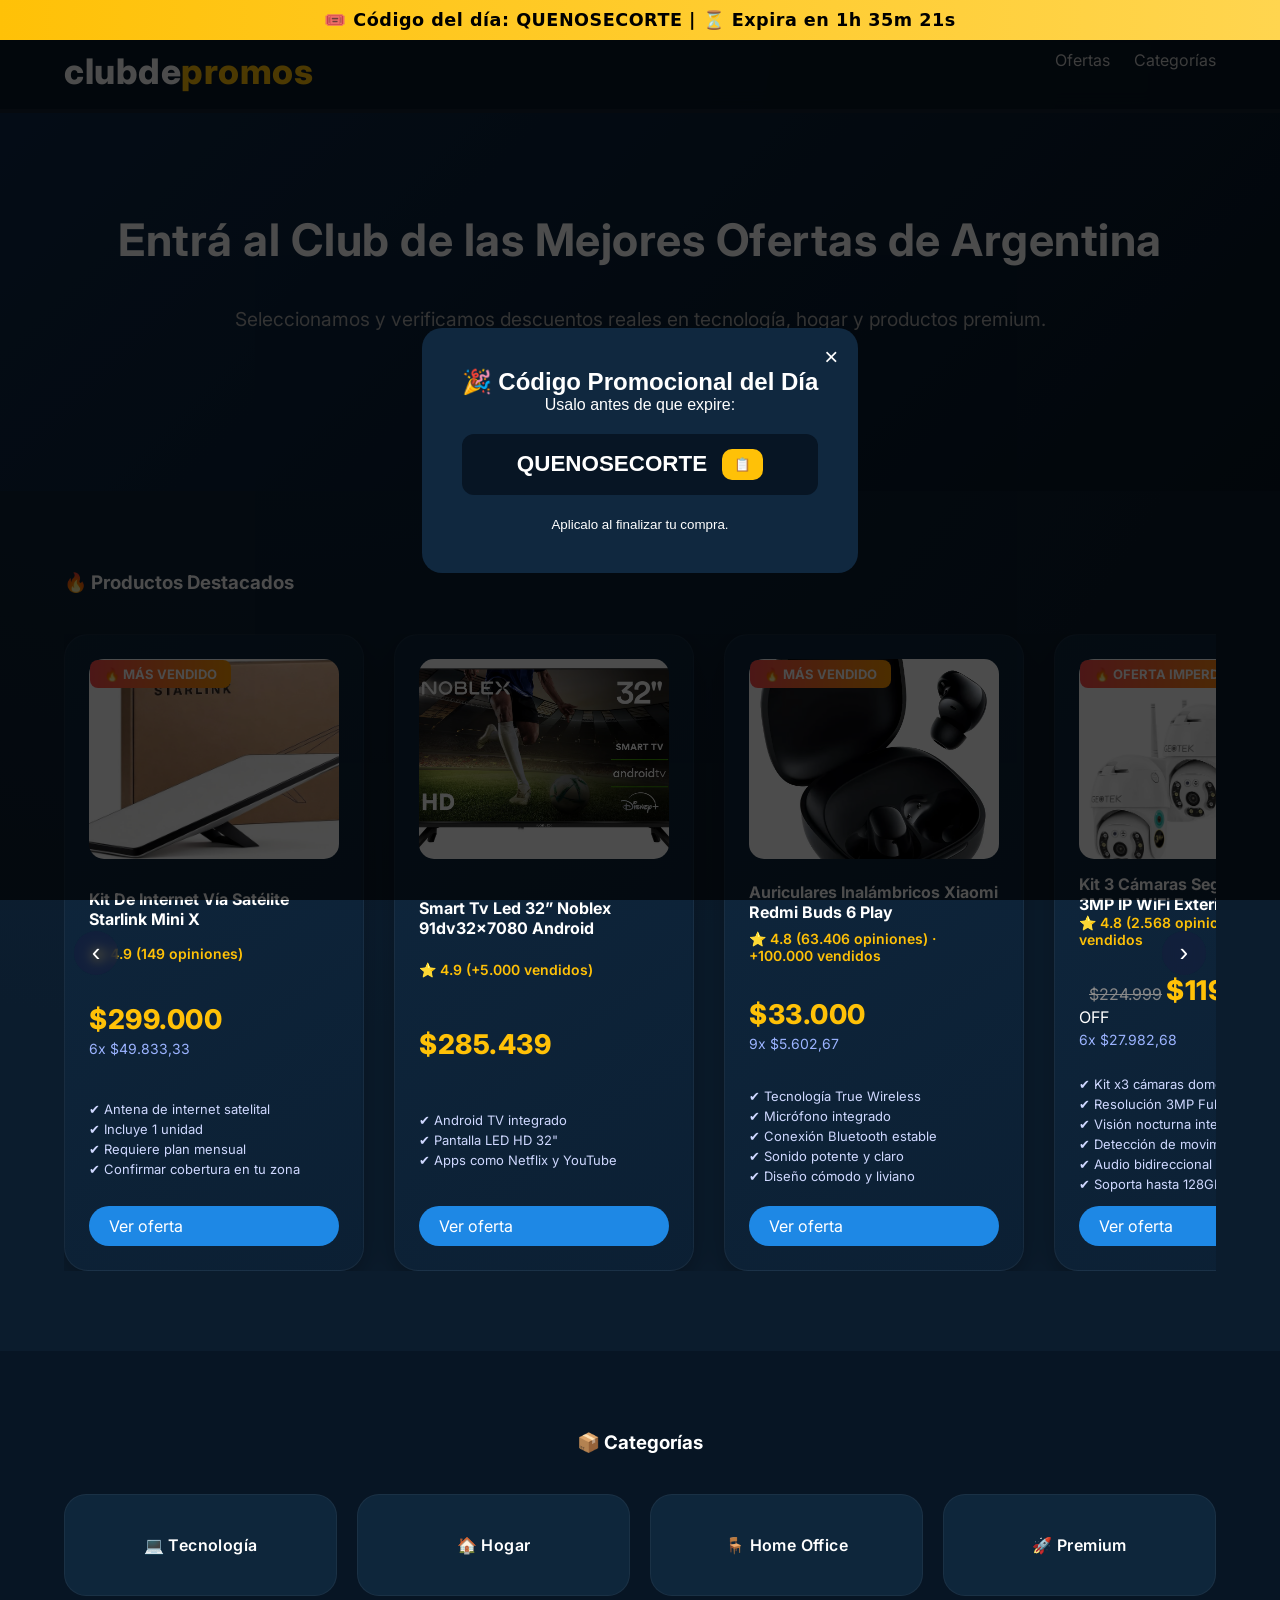
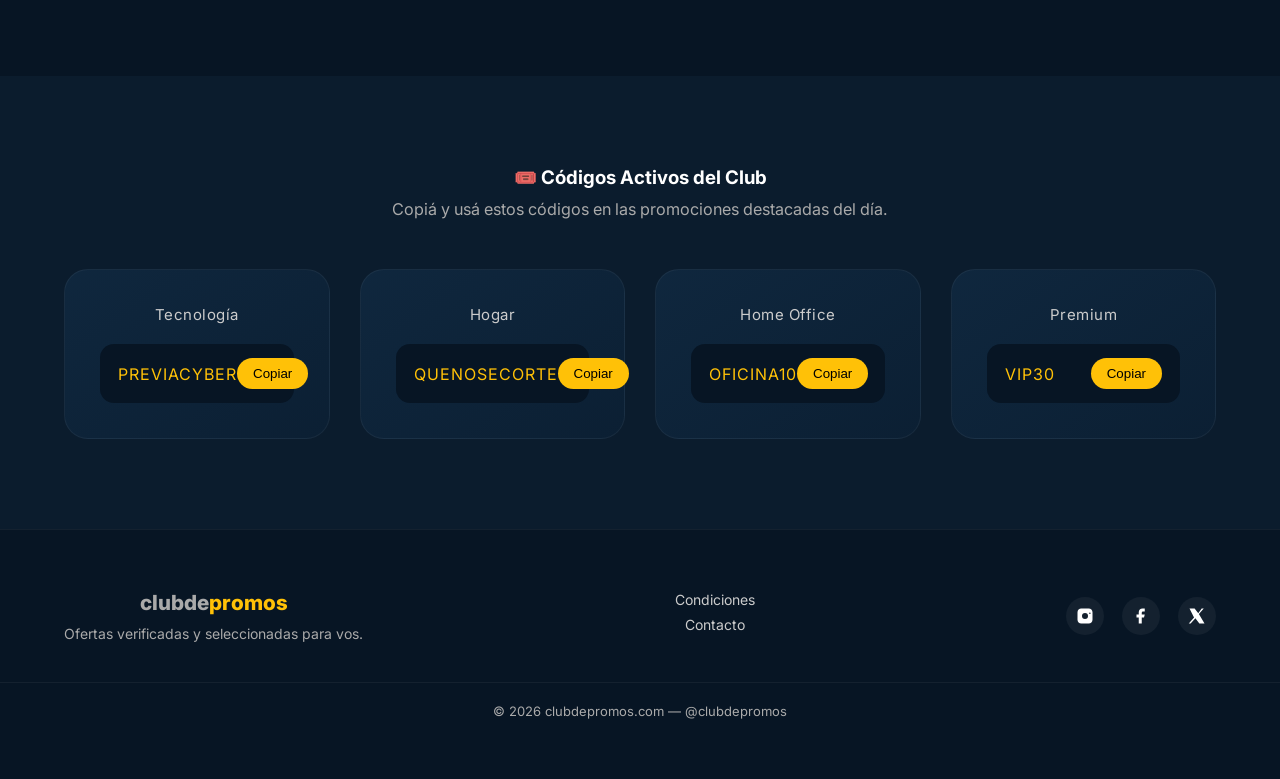
==== index.html @ b756574f "Set up Vercel Web Analytics integration # Vercel Web Analytics Implementation  ## Summary Successful" ====
<!DOCTYPE html>
<html lang="es">
<head>
  <meta charset="UTF-8">
  <meta name="viewport" content="width=device-width, initial-scale=1.0">
  <title>clubdepromos | Ofertas verificadas en Argentina</title>
  <meta name="description" content="Entrá al Club de las mejores ofertas verificadas de Argentina. Tecnología, hogar y productos premium con descuentos reales.">
  <link rel="stylesheet" href="styles.css">
  <link href="https://fonts.googleapis.com/css2?family=Inter:wght@400;600;700;800&display=swap" rel="stylesheet">
  <script>
    window.va = window.va || function () { (window.vaq = window.vaq || []).push(arguments); };
  </script>
  <script defer src="/_vercel/insights/script.js"></script>
</head>
<body>

<div id="promoModal" class="modal">
  <div class="modal-content">
    <span class="close" onclick="closeModal()">×</span>
    <h2>🎉 Código Promocional del Día</h2>
    <p>Usalo antes de que expire:</p>
    <div class="code-box">
      <span id="dailyCode"></span>
      <button onclick="copyCode()" class="copy-btn">📋</button>
    </div>
    <small>Aplicalo al finalizar tu compra.</small>
  </div>
</div>

<div class="sticky-bar">
  🎟️ Código del día: <strong id="stickyCode"></strong> |
  ⏳ Expira en <span id="countdown"></span>
</div>

<header>
  <div class="container nav">
    <h1 class="logo">clubde<span>promos</span></h1>
    <nav>
      <a href="#destacados">Ofertas</a>
      <a href="#categorias">Categorías</a>
    </nav>
  </div>
</header>

<section class="hero">
  <div class="container">
    <h2>Entrá al Club de las Mejores Ofertas de Argentina</h2>
    <p>Seleccionamos y verificamos descuentos reales en tecnología, hogar y productos premium.</p>
    <a href="destacados.html" class="btn-primary">Ver ofertas destacadas</a>
  </div>
</section>

<section id="destacados" class="products">
  <div class="container">
    <h3>🔥 Productos Destacados</h3>

    <div class="carousel">

      <button class="carousel-prev">‹</button>

      <div class="carousel-track">
        
        <div class="product-card square">
          <div class="discount-badge highlight">🔥 MÁS VENDIDO</div>
          <img src="img/starlink.jpg" alt="Kit De Internet Vía Satélite Starlink Mini X">
          <h4>Kit De Internet Vía Satélite Starlink Mini X</h4>
          <div class="rating">⭐ 4.9 (149 opiniones)</div>
          <div class="price">
            <span class="current">$299.000</span>
            <span class="installments">6x $49.833,33</span>
          </div>
          <ul class="product-info">
            <li>✔ Antena de internet satelital</li>
            <li>✔ Incluye 1 unidad</li>
            <li>✔ Requiere plan mensual</li>
            <li>✔ Confirmar cobertura en tu zona</li>
          </ul>
          <a href="https://meli.la/2wNsn3u" target="_blank" rel="noopener noreferrer" class="btn-secondary">
            Ver oferta
          </a>
        </div>

        <div class="product-card square">
          <img src="img/noblex-32.jpg" alt="Smart Tv Led 32 Noblex">
          <h4>Smart Tv Led 32” Noblex 91dv32x7080 Android</h4>
          <div class="rating">⭐ 4.9 (+5.000 vendidos)</div>
          <div class="price">
            <span class="current">$285.439</span>
          </div>
          <ul class="product-info">
            <li>✔ Android TV integrado</li>
            <li>✔ Pantalla LED HD 32"</li>
            <li>✔ Apps como Netflix y YouTube</li>
          </ul>
          <a href="https://meli.la/313HLxY" target="_blank" class="btn-secondary">Ver oferta</a>
        </div>

        <div class="product-card square">
            <div class="discount-badge highlight">🔥 MÁS VENDIDO</div>

            <img src="img/redmi-buds-6-play.jpg" alt="Auriculares Xiaomi Redmi Buds 6 Play">

            <h4>Auriculares Inalámbricos Xiaomi Redmi Buds 6 Play</h4>

            <div class="rating">⭐ 4.8 (63.406 opiniones) · +100.000 vendidos</div>

            <div class="price">
              <span class="current">$33.000</span>
              <span class="installments">9x $5.602,67</span>
            </div>

            <ul class="product-info">
              <li>✔ Tecnología True Wireless</li>
              <li>✔ Micrófono integrado</li>
              <li>✔ Conexión Bluetooth estable</li>
              <li>✔ Sonido potente y claro</li>
              <li>✔ Diseño cómodo y liviano</li>
            </ul>

            <a href="https://meli.la/2SHyFu1" target="_blank" class="btn-secondary">
              Ver oferta
            </a>
          </div>

        <div class="product-card square">
            <div class="discount-badge highlight">🔥 OFERTA IMPERDIBLE</div>
            <img src="img/kit-camaras-geotek.jpg" alt="Kit 3 Cámaras Seguridad Geotek 3MP IP WiFi">
            <h4>Kit 3 Cámaras Seguridad Geotek 3MP IP WiFi Exterior Full HD</h4>

            <div class="rating">⭐ 4.8 (2.568 opiniones) · +1.000 vendidos</div>

            <div class="price">
              <span class="old">$224.999</span>
              <span class="current">$119.499</span>
              <span class="discount">46% OFF</span>
              <span class="installments">6x $27.982,68</span>
            </div>

            <ul class="product-info">
              <li>✔ Kit x3 cámaras domo exterior</li>
              <li>✔ Resolución 3MP Full HD</li>
              <li>✔ Visión nocturna inteligente</li>
              <li>✔ Detección de movimiento</li>
              <li>✔ Audio bidireccional</li>
              <li>✔ Soporta hasta 128GB</li>
            </ul>

            <a href="https://meli.la/1yiB4tP" target="_blank" rel="noopener noreferrer" class="btn-secondary">
              Ver oferta
            </a>
          </div>

          <div class="product-card square">
            <img src="img/sansei-42.jpg" alt="Smart TV Sansei 42 pulgadas Android TV">
            
            <h4>Smart TV Sansei LED 42” Full HD Android TV</h4>
            
            <div class="rating">⭐ 4.7 (3.248 opiniones) · MÁS VENDIDO</div>

            <div class="price">
              <span class="old">$449.799</span>
              <span class="current">$345.999</span>
            </div>

            <ul class="product-info">
              <li>✔ Pantalla LED Full HD 42"</li>
              <li>✔ Android TV con apps como Netflix y YouTube</li>
              <li>✔ WiFi, Bluetooth y 3 puertos HDMI</li>
              <li>✔ Ideal para ver el Mundial ⚽</li>
            </ul>

            <a href="https://meli.la/2uyQnfw" target="_blank" class="btn-secondary">
              Ver oferta
            </a>
          </div>

        <div class="product-card square">
          <img src="img/sillaergonomica.jpg" alt="Silla Ergonomica Oficina">
          <h4>Silla De Oficina Ergonómica Circle-Line Mesh Negra</h4>
          <div class="rating">⭐ 4.4 (+1.000 vendidos)</div>
          <div class="price">
            <span class="current">$55.096</span>
          </div>
          <ul class="product-info">
            <li>✔ Respaldo con malla transpirable</li>
            <li>✔ Altura regulable</li>
            <li>✔ Ideal home office</li>
          </ul>
          <a href="https://meli.la/1xzhy42" target="_blank" class="btn-secondary">Ver oferta</a>
        </div>

        <div class="product-card square">
            <div class="discount-badge highlight">🔥 OFERTA DEL DÍA</div>

            <img src="img/freidora-philco.jpg" alt="Freidora De Aire Philco FR256PH 6L">

            <h4>Freidora De Aire Philco FR256PH 6L 1700W 12 Programas</h4>

            <div class="rating">⭐ 4.6 (4.270 opiniones) · +4.000 vendidos</div>

            <div class="price">
              <span class="old">$144.299</span>
              <span class="current">$76.899</span>
              <span class="discount">46% OFF</span>
              <span class="installments">6x $18.007,18</span>
            </div>

            <ul class="product-info">
              <li>✔ 6 litros de capacidad</li>
              <li>✔ 1700W de potencia</li>
              <li>✔ 12 programas de cocción</li>
              <li>✔ Superficie antiadherente</li>
              <li>✔ Ideal para cocinar sin aceite</li>
            </ul>

            <a href="https://meli.la/1fiW6Tx" target="_blank" class="btn-secondary">
              Ver oferta
            </a>
          </div>

        <div class="product-card square">
            <div class="discount-badge highlight">🔥 OFERTA DEL DÍA</div>
            <img src="img/hidrolavadora-trent.jpg" alt="Hidrolavadora Eléctrica Trent HLT307 1400W">

            <h4>Hidrolavadora Eléctrica Trent HLT307 1400W 1600 PSI</h4>

            <div class="rating">⭐ 4.8 (13.140 opiniones) · +50.000 vendidos</div>

            <div class="price">
              <span class="old">$195.500</span>
              <span class="current">$93.500</span>
              <span class="discount">52% OFF</span>
              <span class="installments">6x $21.894,58</span>
            </div>

            <ul class="product-info">
              <li>✔ Potencia 1400W · 1600 PSI (110 Bar)</li>
              <li>✔ Manguera 3 metros incluida</li>
              <li>✔ Dosificador de detergente</li>
              <li>✔ Apagado automático</li>
              <li>✔ Protector térmico integrado</li>
              <li>✔ Ruedas para fácil transporte</li>
            </ul>

            <a href="https://meli.la/2mpb6rG" target="_blank" rel="noopener noreferrer" class="btn-secondary">
              Ver oferta
            </a>
          </div>

        <div class="product-card square">
          <img src="img/kindle.jpg" alt="Amazon Kindle E-reader 2024">
          <h4>Amazon Kindle 2024 11th Gen 16GB</h4>
          <div class="rating">⭐ 4.9 (+10.000 vendidos)</div>
          <div class="price">
            <span class="current">$176.016</span>
          </div>
          <ul class="product-info">
            <li>✔ Pantalla 6” antirreflejo</li>
            <li>✔ 16GB almacenamiento</li>
            <li>✔ Batería de larga duración</li>
          </ul>
          <a href="https://meli.la/2i8GhdM" target="_blank" class="btn-secondary">Ver oferta</a>
        </div>

      </div>

      <button class="carousel-next">›</button>

    </div>

  </div>
</section>

<section id="categorias" class="categories">
  <div class="container">
    <h3>📦 Categorías</h3>

    <div class="category-grid">

      <a href="tecnologia.html" class="category-card">
        💻 Tecnología
      </a>

      <a href="hogar.html" class="category-card">
        🏠 Hogar
      </a>

      <a href="homeoffice.html" class="category-card">
        🪑 Home Office
      </a>

      <a href="premium.html" class="category-card">
        🚀 Premium
      </a>

    </div>

  </div>
</section>

<section class="codes-section">
  <div class="container">
    <h3>🎟️ Códigos Activos del Club</h3>
    <p class="codes-sub">
      Copiá y usá estos códigos en las promociones destacadas del día.
    </p>

    <div class="codes-grid">

      <div class="code-card">
        <div class="code-title">Tecnología</div>
        <div class="code-box-alt">
          <span>PREVIACYBER</span>
          <button onclick="copyCustomCode(this)" class="copy-btn-alt">Copiar</button>
        </div>
      </div>

      <div class="code-card">
        <div class="code-title">Hogar</div>
        <div class="code-box-alt">
          <span>QUENOSECORTE</span>
          <button onclick="copyCustomCode(this)" class="copy-btn-alt">Copiar</button>
        </div>
      </div>

      <div class="code-card">
        <div class="code-title">Home Office</div>
        <div class="code-box-alt">
          <span>OFICINA10</span>
          <button onclick="copyCustomCode(this)" class="copy-btn-alt">Copiar</button>
        </div>
      </div>

      <div class="code-card">
        <div class="code-title">Premium</div>
        <div class="code-box-alt">
          <span>VIP30</span>
          <button onclick="copyCustomCode(this)" class="copy-btn-alt">Copiar</button>
        </div>
      </div>

    </div>
  </div>
</section>

<footer>
  <div class="container footer-wrapper">

    <div class="footer-brand">
      <h4 class="footer-logo">clubde<span>promos</span></h4>
      <p class="footer-tagline">
        Ofertas verificadas y seleccionadas para vos.
      </p>
    </div>

    <div class="footer-links">
      <a href="condiciones.html">Condiciones</a>
      <a href="#">Contacto</a>
    </div>

    <div class="footer-social">
      <a href="https://instagram.com/clubdepromos.ok" target="_blank" aria-label="Instagram">
        <svg viewBox="0 0 24 24" fill="currentColor">
          <path d="M7 2C4.24 2 2 4.24 2 7v10c0 2.76 2.24 5 5 5h10c2.76 0 5-2.24 5-5V7c0-2.76-2.24-5-5-5H7zm5 6a4 4 0 110 8 4 4 0 010-8zm6.5-.75a1 1 0 110 2 1 1 0 010-2z"/>
        </svg>
      </a>

      <a href="https://www.facebook.com/profile.php?id=61585789889664" target="_blank" aria-label="Facebook">
        <svg viewBox="0 0 24 24" fill="currentColor">
          <path d="M13 22v-8h3l1-4h-4V8c0-1.1.3-2 2-2h2V2h-3c-3 0-5 2-5 5v3H6v4h3v8h4z"/>
        </svg>
      </a>

      <a href="https://x.com/clubdepromos" target="_blank" aria-label="X">
        <svg viewBox="0 0 24 24" fill="currentColor">
          <path d="M18.244 2H21l-6.5 7.43L22 22h-6.828l-5.345-7.054L3.5 22H1l7.06-8.074L2 2h6.828l4.834 6.396L18.244 2z"/>
        </svg>
      </a>
    </div>

  </div>

  <div class="footer-bottom">
    © 2026 clubdepromos.com — @clubdepromos
  </div>
</footer>

<script src="script.js"></script>
</body>
</html>
---- styles.css ----
:root {
  --bg-main: #0B1C2D;
  --bg-secondary: #071524;
  --card-bg: #10283F;
  --card-hover: #133456;
  --accent: #FFC107;
  --accent-hover: #ffb300;
  --blue: #1E88E5;
  --blue-hover: #1565C0;
  --text-light: #ffffff;
  --text-muted: #aaa;
  --text-soft: #ccc;
}

* {
  margin: 0;
  padding: 0;
  box-sizing: border-box;
}

body {
  font-family: 'Inter', sans-serif;
  background: radial-gradient(
      circle at 20% 0%, 
      #0f2740 0%, 
      var(--bg-main) 40%
    ),
    var(--bg-main);
  color: var(--text-light);
  padding-top: 45px;
  -webkit-font-smoothing: antialiased;
}

.container {
  width: 90%;
  max-width: 1200px;
  margin: auto;
}

header {
  background: rgba(7, 21, 36, 0.8);
  margin-top: -2.4vh;
  backdrop-filter: blur(10px);
  height: 10vh;
  border-bottom: 4px solid rgba(255,255,255,0.05);
}

.nav {
  display: flex;
  justify-content: space-between;
  align-items: center;
}

.logo {
  font-weight: 800;
  font-size: 2.2rem;
  letter-spacing: 0.5px;
  margin-bottom: 4px;
  margin-top: 3vh;
}

.logo span {
  color: var(--accent);
}

nav a {
  color: var(--text-soft);
  margin-left: 20px;
  text-decoration: none;
  transition: 0.3s;
}

nav a:hover {
  color: var(--accent);
}

.hero {
  padding: 100px 0;
  text-align: center;
  background: linear-gradient(135deg, #0D2A4A, var(--bg-secondary));
}

.hero h2 {
  font-size: 2.8rem;
  margin-bottom: 40px;
  letter-spacing: 0.5px;
}

.hero p {
  color: var(--text-muted);
  margin-top: 20px;
  font-size: 1.2rem;
  margin-bottom: 40px;
}

.h3 {
  font-size: 2.5rem;
  font-weight: 1400;
  color: var(--text-soft);
  margin-bottom: 20px;
}

.btn-primary {
  background: var(--accent);
  color: #000;
  padding: 15px 34px;
  border-radius: 40px;
  margin-top: 20px;
  text-decoration: none;
  font-weight: 700;
  letter-spacing: 0.6px;
  transition: all 0.3s ease;
  box-shadow: 0 10px 25px rgba(255,193,7,0.25);
}

.btn-primary:hover {
  background: var(--accent-hover);
  transform: translateY(-3px);
  box-shadow: 0 15px 35px rgba(255,193,7,0.35);
}

.products {
  padding: 80px 0;
}

.product-card {
  background: linear-gradient(
    145deg,
    rgba(16,40,63,0.95),
    rgba(12,32,52,0.95)
  );
  border-radius: 24px;
  position: relative;
  overflow: hidden;
  padding: 24px;
  min-width: 280px;
  width: 300px;
  flex: 0 0 300px;
  display: flex;
  flex-direction: column;
  justify-content: space-between;
  border: 1px solid rgba(255,255,255,0.05);
  box-shadow: 0 10px 30px rgba(0,0,0,0.35);
  transition: all 0.35s ease;
}

.product-card:hover {
  transform: translateY(-8px);
  border: 1px solid rgba(255,193,7,0.3);
  box-shadow:
    0 20px 50px rgba(0,0,0,0.5),
    0 0 40px rgba(255,193,7,0.08);
}

.product-card::after {
  content: "";
  position: absolute;
  inset: 0;
  background: radial-gradient(circle at top left, rgba(255,255,255,0.08), transparent 60%);
  opacity: 0;
  transition: opacity 0.4s ease;
  pointer-events: none;
}

.product-card:hover::after {
  opacity: 1;
}

.product-card img {
  width: 100%;
  height: 200px;
  object-fit: cover;
  border-radius: 15px;
  margin-bottom: 15px;
  transition: transform 0.4s ease;
}

.product-card:hover img {
  transform: scale(1.05);
}

.discount-badge {
  position: absolute;
  top: 15px;
  left: 25px;
  background: var(--accent);
  color: #000;
  padding: 6px 14px;
  font-weight: bold;
  border-radius: 8px;
  font-size: 13px;
  margin-top: 10px;
  z-index: 2;
}

.highlight {
  background: linear-gradient(90deg, #ff4d4d, #ff9900);
  color: white;
}

.price {
  margin: 18px 0;
}

.current {
  font-size: 1.7rem;
  font-weight: 800;
  color: var(--accent);
  letter-spacing: 0.5px;
}

.old {
  text-decoration: line-through;
  margin-left: 10px;
  color: #888;
}

.installments {
  display: block;
  font-size: 14px;
  color: #9bb3ff;
  margin-top: 4px;
}

.btn-secondary {
  display: inline-block;
  padding: 10px 20px;
  background: var(--blue);
  color: white;
  border-radius: 25px;
  text-decoration: none;
  transition: 0.3s;
}

.btn-secondary:hover {
  background: var(--blue-hover);
}

.categories {
  padding: 80px 0;
  text-align: center;
  background: var(--bg-secondary);
}

.category-grid {
  display: grid;
  grid-template-columns: repeat(auto-fit, minmax(200px, 1fr));
  gap: 20px;
  margin-top: 40px;
}

.category-card {
  display: block;
  background: rgba(16,40,63,0.9);
  padding: 40px;
  border-radius: 22px;
  text-align: center;
  text-decoration: none;
  color: white;
  font-weight: 600;
  letter-spacing: 0.4px;
  border: 1px solid rgba(255,255,255,0.05);
  transition: all 0.3s ease;
}

.category-card:hover {
  transform: translateY(-6px);
  border: 1px solid rgba(255,193,7,0.4);
  box-shadow: 0 20px 40px rgba(0,0,0,0.5);
}

footer {
  background: var(--bg-secondary);
  padding: 40px 0;
  font-size: 0.9rem;
  text-align: center;
  color: var(--text-muted);
}

.modal {
  display: none;
  position: fixed;
  inset: 0;
  background: rgba(0,0,0,0.7);
  justify-content: center;
  align-items: center;
  z-index: 999;
}

.modal.active {
  display: flex;
}

.modal-content {
  background: var(--card-bg);
  padding: 40px;
  border-radius: 20px;
  text-align: center;
  max-width: 500px;
  position: relative;
  font-family: 'Lucida Sans', 'Lucida Sans Regular', 'Lucida Grande', 'Lucida Sans Unicode', Geneva, Verdana, sans-serif;
  animation: fadeIn 0.4s ease;
}

.close {
  position: absolute;
  top: 15px;
  right: 20px;
  cursor: pointer;
  font-size: 1.5rem;
}

.code-box {
  display: flex;
  justify-content: center;
  align-items: center;
  background: var(--bg-secondary);
  padding: 15px;
  border-radius: 12px;
  margin: 20px 0;
  font-size: 1.4rem;
  font-weight: bold;
}

.copy-btn {
  margin-left: 15px;
  background: var(--accent);
  border: none;
  padding: 8px 12px;
  border-radius: 10px;
  cursor: pointer;
  transition: 0.3s;
}

.copy-btn:hover {
  transform: scale(1.1);
}

@keyframes fadeIn {
  from { opacity: 0; transform: scale(0.9); }
  to { opacity: 1; transform: scale(1); }
}

.sticky-bar {
  position: fixed;
  top: 0;
  width: 100%;
  background: linear-gradient(90deg, var(--accent), #ffd54f);
  color: #000;
  text-align: center;
  padding: 10px;
  font-weight: 700;
  font-size: 1.1rem;
  font-family: system-ui, -apple-system, BlinkMacSystemFont, 'Segoe UI', Roboto, Oxygen, Ubuntu, Cantarell, 'Open Sans', 'Helvetica Neue', sans-serif;
  z-index: 1000;
  letter-spacing: 0.5px;
}

.carousel {
  position: relative;
  overflow: hidden;
  margin-top: 40px;
}

.carousel-track {
  display: flex;
  gap: 30px;
  transition: transform 0.7s cubic-bezier(0.4, 0, 0.2, 1);
  will-change: transform;
}

.carousel-prev,
.carousel-next {
  position: absolute;
  top: 50%;
  transform: translateY(-50%);
  background: rgba(20, 30, 60, 0.7);
  border: none;
  color: white;
  font-size: 26px;
  width: 44px;
  height: 44px;
  border-radius: 50%;
  cursor: pointer;
  backdrop-filter: blur(6px);
  transition: 0.3s ease;
  z-index: 10;
}

.carousel-prev:hover,
.carousel-next:hover {
  background: var(--accent);
  color: #000;
}

.carousel-prev {
  left: 10px;
}

.carousel-next {
  right: 10px;
}

.rating {
  color: var(--accent);
  font-weight: 600;
  margin-bottom: 8px;
  font-size: 14px;
}

.product-info {
  list-style: none;
  margin: 10px 0;
  font-size: 13px;
  color: #cfd8ff;
}

.product-info li {
  margin-bottom: 4px;
}

footer {
  background: var(--bg-secondary);
  padding-top: 60px;
  border-top: 1px solid rgba(255,255,255,0.05);
}

.footer-wrapper {
  display: flex;
  justify-content: space-between;
  align-items: center;
  flex-wrap: wrap;
  gap: 40px;
  padding-bottom: 40px;
}

.footer-logo {
  font-weight: 800;
  font-size: 1.3rem;
}

.footer-logo span {
  color: var(--accent);
}

.footer-tagline {
  color: var(--text-muted);
  margin-top: 10px;
  font-size: 14px;
}

.footer-links a {
  display: block;
  margin-bottom: 8px;
  color: var(--text-soft);
  text-decoration: none;
  transition: 0.3s;
  font-size: 14px;
}

.footer-links a:hover {
  color: var(--accent);
}

.footer-social {
  display: flex;
  gap: 18px;
}

.footer-social a {
  width: 38px;
  height: 38px;
  display: flex;
  align-items: center;
  justify-content: center;
  background: rgba(255,255,255,0.05);
  border-radius: 50%;
  color: white;
  transition: all 0.3s ease;
}

.footer-social a:hover {
  background: var(--accent);
  color: #000;
  transform: translateY(-3px);
}

.footer-social svg {
  width: 18px;
  height: 18px;
}

.footer-bottom {
  text-align: center;
  padding: 20px 0;
  font-size: 13px;
  color: var(--text-muted);
  border-top: 1px solid rgba(255,255,255,0.05);
}

/* Responsive */
@media (max-width: 768px) {
  .footer-wrapper {
    flex-direction: column;
    text-align: center;
  }

  .footer-links {
    margin-top: 20px;
  }
}

@media (max-width: 1024px) {
  .product-card {
    width: 260px;
    flex: 0 0 260px;
  }
}

@media (max-width: 768px) {
  .hero {
    padding: 70px 0;
  }

  .hero h2 {
    font-size: 2rem;
  }

  .nav {
    flex-direction: column;
    gap: 15px;
  }

  nav a {
    margin-left: 0;
  }

  .product-card {
    width: 90%;
    flex: 0 0 90%;
  }

  .carousel-track {
    gap: 20px;
  }
}

.codes-section {
  padding: 90px 0;
  text-align: center;
}

.codes-sub {
  color: var(--text-muted);
  margin-top: 10px;
  margin-bottom: 50px;
  font-size: 1.8vh;
}

.codes-grid {
  display: grid;
  grid-template-columns: repeat(auto-fit, minmax(240px, 1fr));
  gap: 30px;
}

.code-card {
  background: linear-gradient(
    145deg,
    rgba(16,40,63,0.95),
    rgba(12,32,52,0.95)
  );
  padding: 35px;
  border-radius: 24px;
  border: 1px solid rgba(255,255,255,0.05);
  transition: all 0.3s ease;
}

.code-card:hover {
  transform: translateY(-6px);
  border: 1px solid rgba(255,193,7,0.3);
  box-shadow: 0 20px 50px rgba(0,0,0,0.5);
}

.code-title {
  font-weight: 2.2vh;
  margin-bottom: 20px;
  letter-spacing: 0.5px;
  font-size: 15px;
  color: var(--text-soft);
}

.code-box-alt {
  display: flex;
  justify-content: space-between;
  align-items: center;
  background: var(--bg-secondary);
  padding: 14px 18px;
  border-radius: 14px;
  font-weight: 1.4vh;
  letter-spacing: 1px;
  color: var(--accent);
  font-size: 16px;
}

.copy-btn-alt {
  background: var(--accent);
  border: none;
  padding: 8px 16px;
  border-radius: 20px;
  font-weight: 1.8vh;
  cursor: pointer;
  transition: all 0.3s ease;
}

.copy-btn-alt:hover {
  background: var(--accent-hover);
  transform: scale(1.05);
}

/* ===== MOBILE OPTIMIZACIÓN REAL ===== */
@media (max-width: 480px) {

  body {
    padding-top: 60px;
  }

  .container {
    width: 92%;
  }

  /* NAV */
  .logo {
    font-size: 1.8rem;
  }

  .nav {
    flex-direction: column;
    gap: 10px;
  }

  nav {
    display: flex;
    gap: 15px;
    flex-wrap: wrap;
    justify-content: center;
  }

  nav a {
    font-size: 14px;
  }

  /* HERO */
  .hero {
    padding: 60px 0;
  }

  .hero h2 {
    font-size: 1.6rem;
    line-height: 1.3;
  }

  .hero p {
    font-size: 1rem;
    margin-bottom: 25px;
  }

  .btn-primary {
    padding: 12px 24px;
    font-size: 14px;
  }

  /* CAROUSEL */
  .carousel {
    overflow-x: auto;
    scroll-snap-type: x mandatory;
  }

  .carousel-track {
    gap: 16px;
  }

  .product-card {
    width: 85%;
    flex: 0 0 85%;
    padding: 18px;
    scroll-snap-align: center;
  }

  .product-card img {
    height: 170px;
  }

  .current {
    font-size: 1.4rem;
  }

  .product-info {
    font-size: 12px;
  }

  .discount-badge {
    font-size: 11px;
    padding: 4px 10px;
  }

  /* CATEGORIES */
  .category-grid {
    grid-template-columns: 1fr;
    gap: 15px;
  }

  .category-card {
    padding: 25px;
    font-size: 15px;
  }

  /* CODES */
  .codes-grid {
    grid-template-columns: 1fr;
  }

  .code-box-alt {
    flex-direction: column;
    gap: 10px;
    font-size: 14px;
  }

  .copy-btn-alt {
    width: 100%;
  }

  /* FOOTER */
  .footer-wrapper {
    flex-direction: column;
    text-align: center;
    gap: 25px;
  }

  .footer-social {
    justify-content: center;
  }

  .footer-bottom {
    font-size: 12px;
  }

  /* STICKY BAR */
  .sticky-bar {
    font-size: 0.9rem;
    padding: 8px;
  }
}
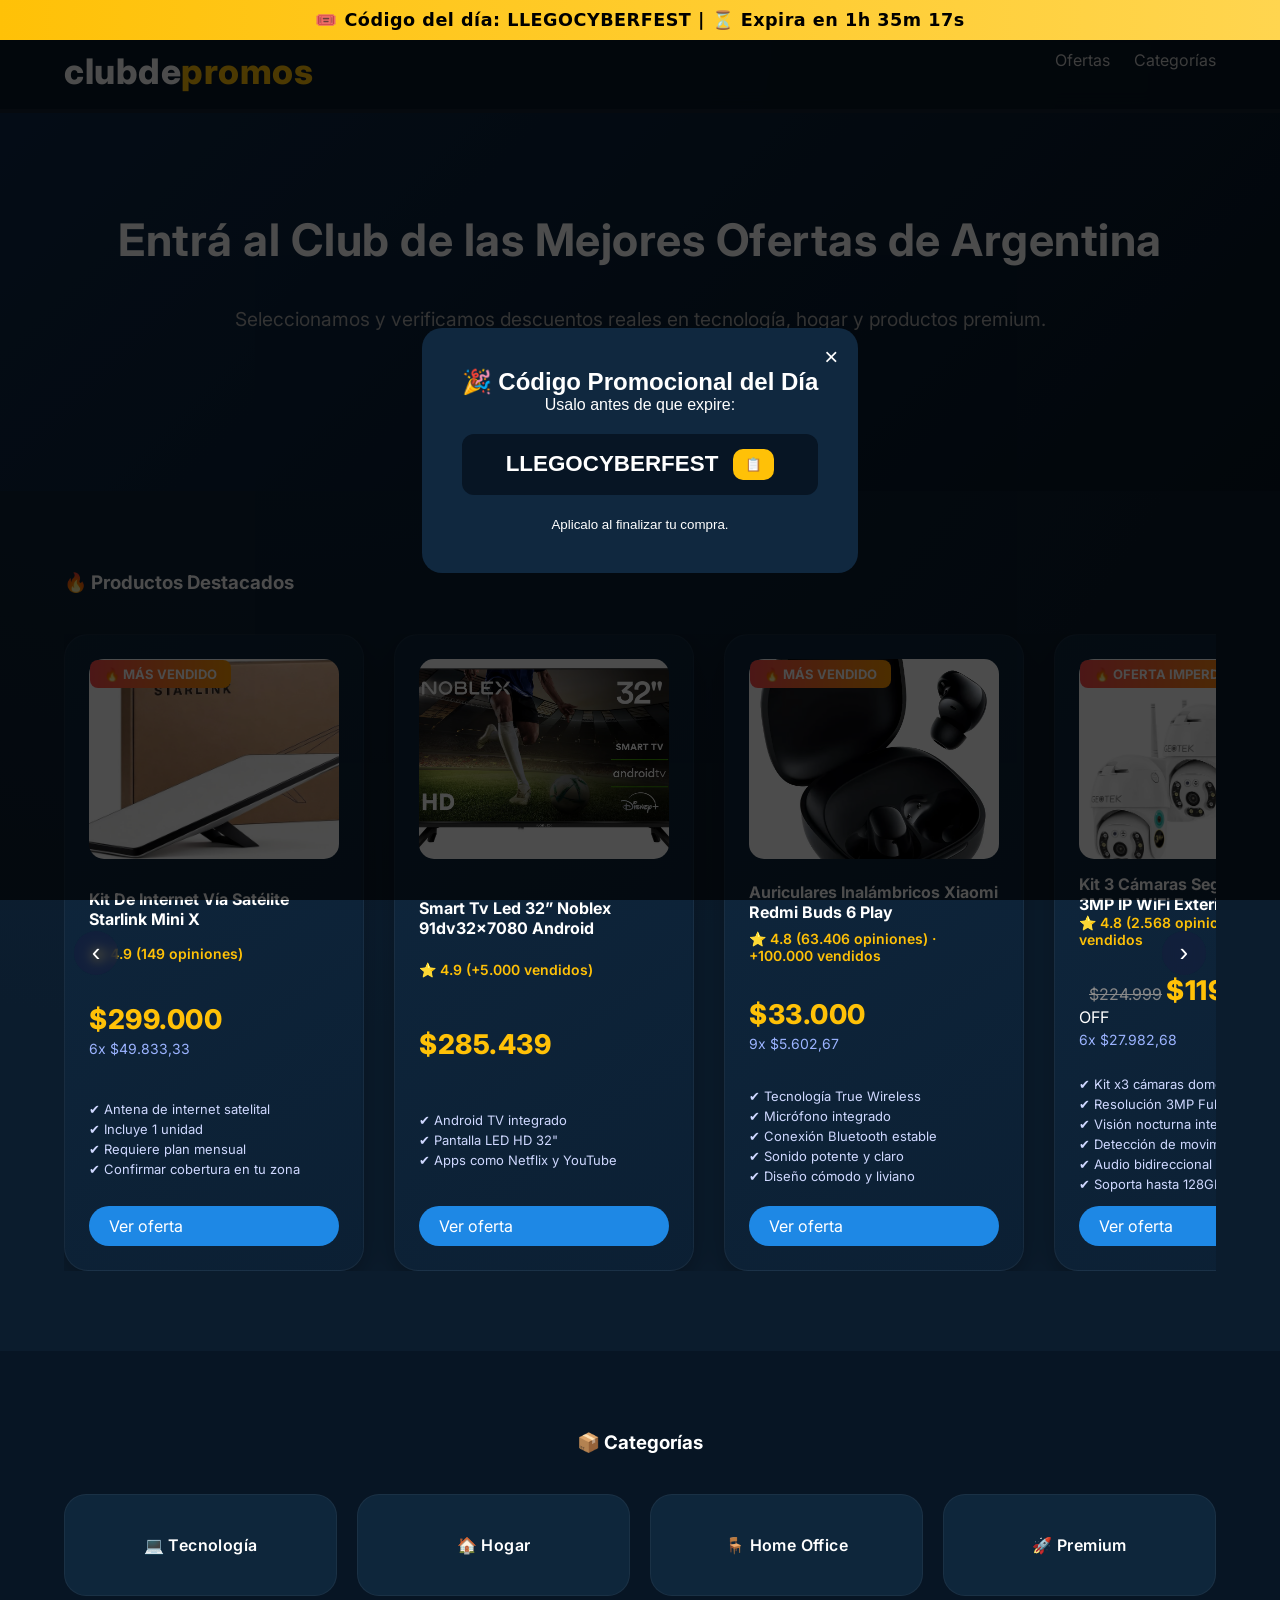
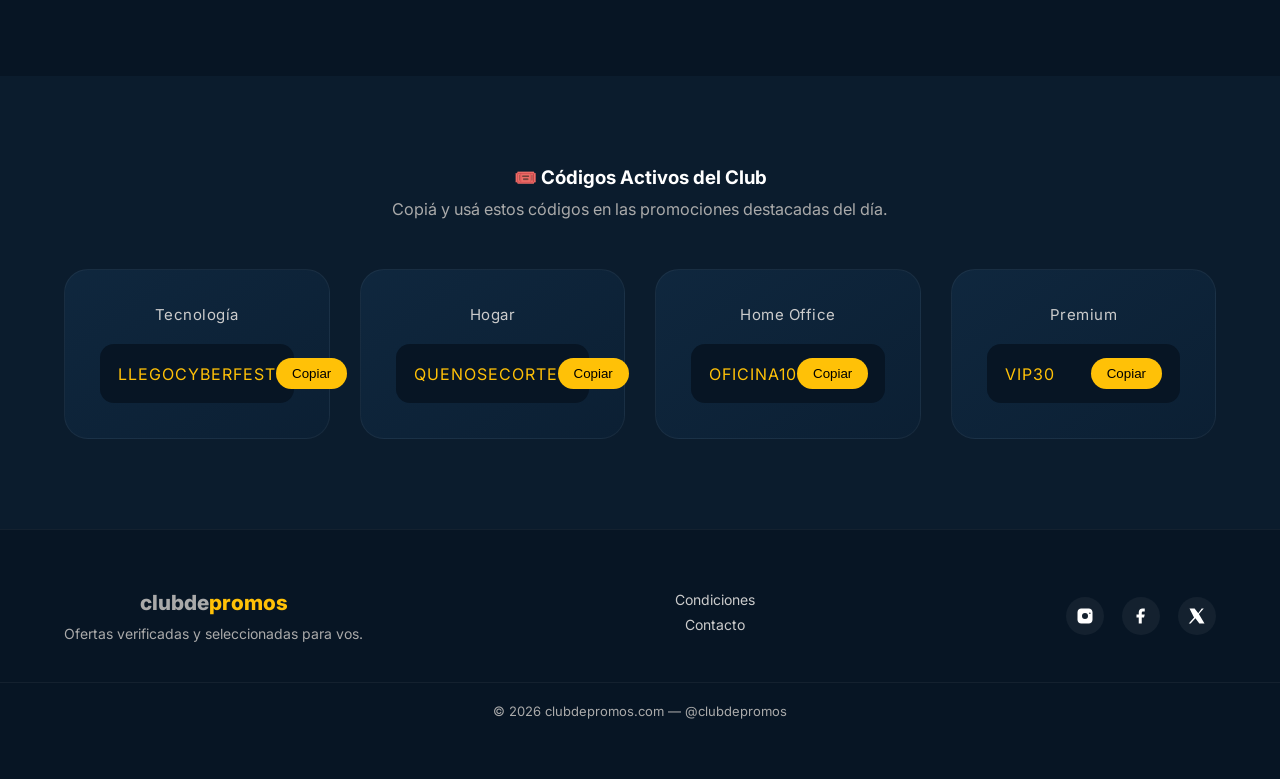
==== commit 169454d5: "initial commit" ====
--- a/index.html
+++ b/index.html
@@ -7,10 +7,6 @@
   <meta name="description" content="Entrá al Club de las mejores ofertas verificadas de Argentina. Tecnología, hogar y productos premium con descuentos reales.">
   <link rel="stylesheet" href="styles.css">
   <link href="https://fonts.googleapis.com/css2?family=Inter:wght@400;600;700;800&display=swap" rel="stylesheet">
-  <script>
-    window.va = window.va || function () { (window.vaq = window.vaq || []).push(arguments); };
-  </script>
-  <script defer src="/_vercel/insights/script.js"></script>
 </head>
 <body>
 
@@ -310,7 +306,7 @@
       <div class="code-card">
         <div class="code-title">Tecnología</div>
         <div class="code-box-alt">
-          <span>PREVIACYBER</span>
+          <span>LLEGOCYBERFEST</span>
           <button onclick="copyCustomCode(this)" class="copy-btn-alt">Copiar</button>
         </div>
       </div>
@@ -387,4 +383,4 @@
 
 <script src="script.js"></script>
 </body>
-</html>
+</html>
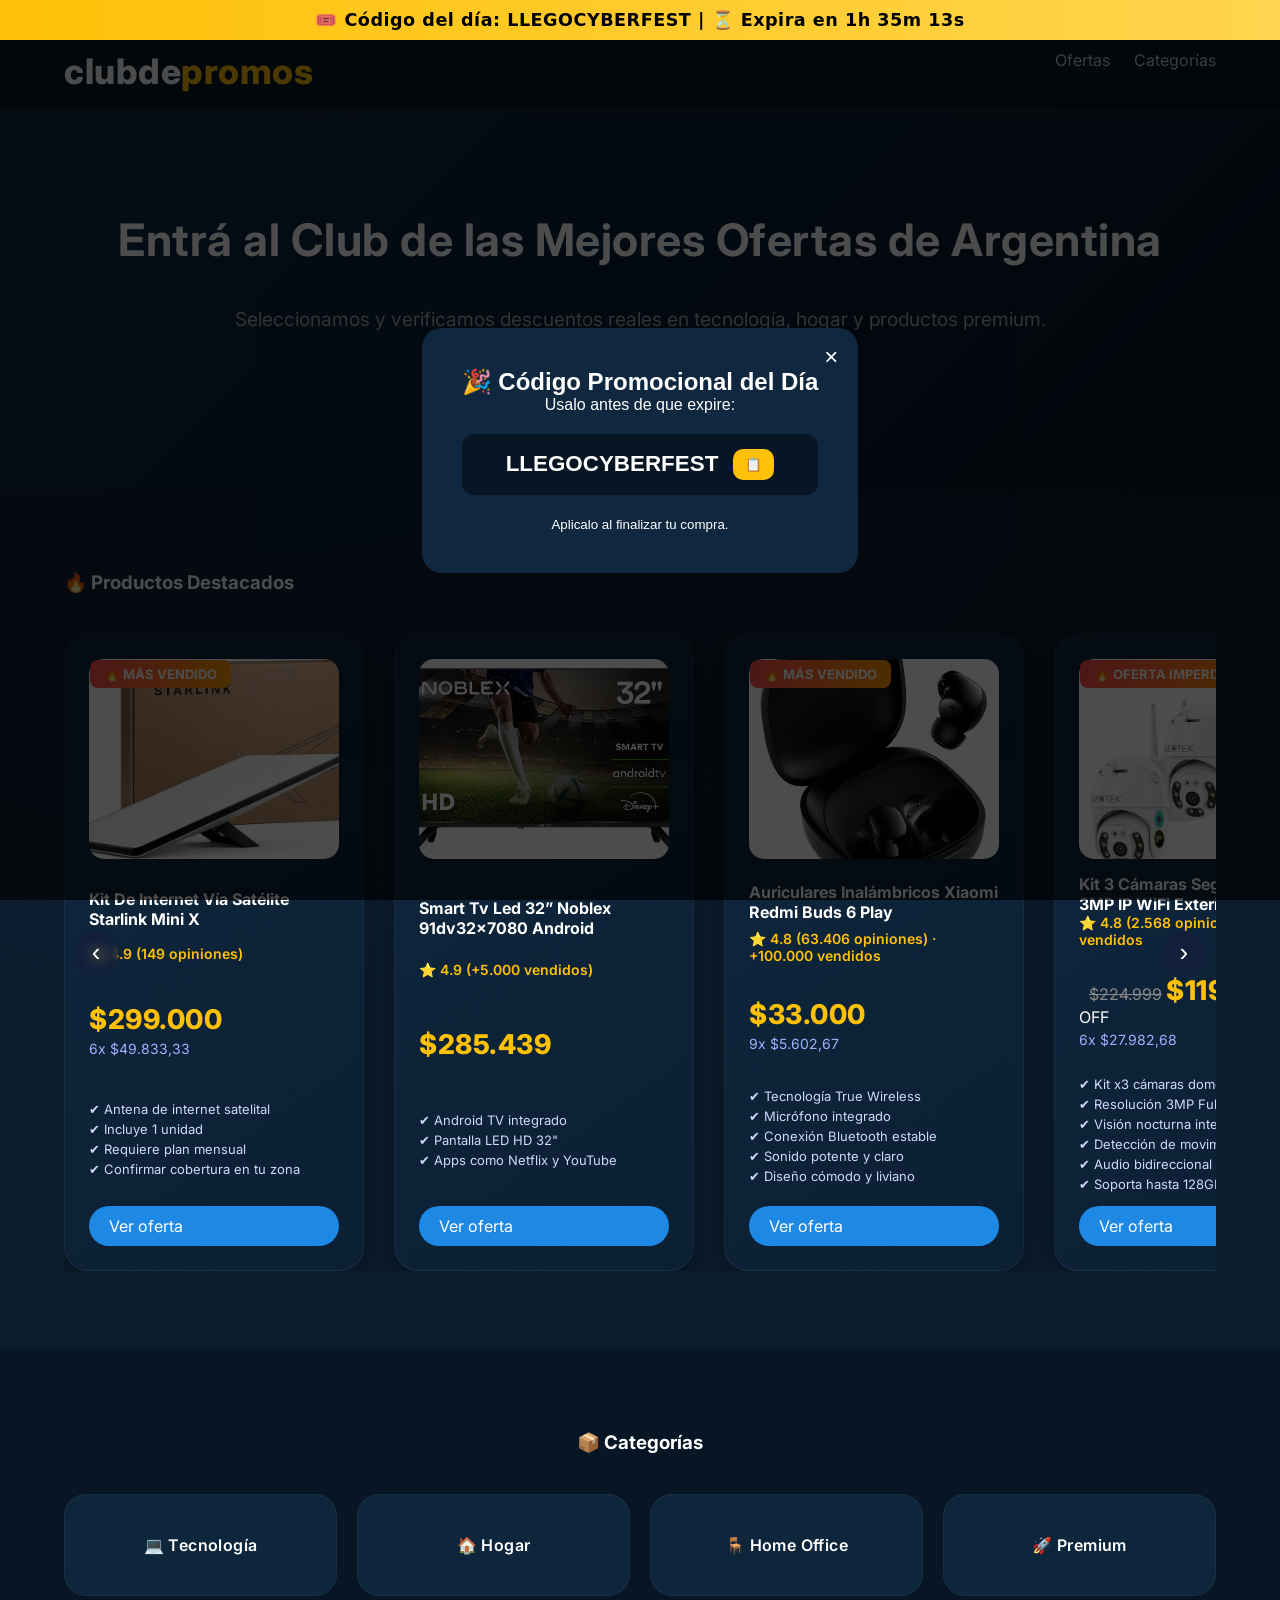
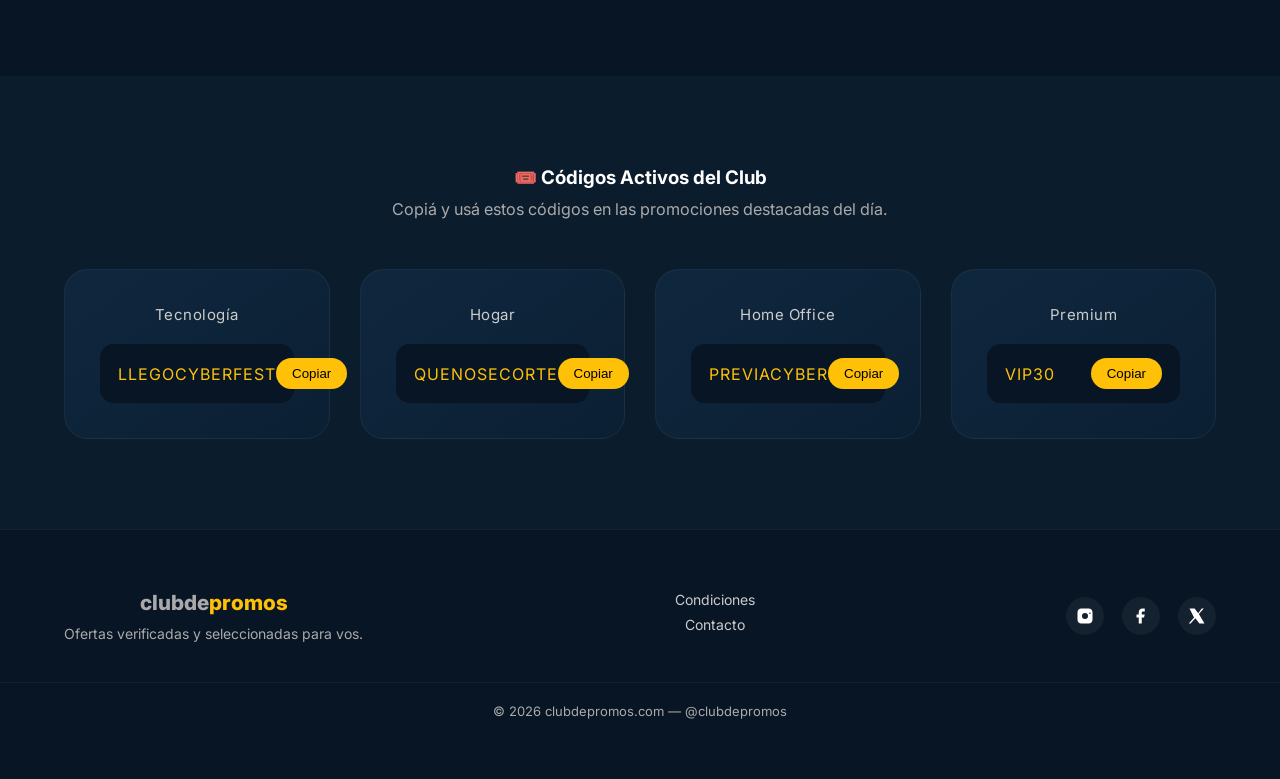
==== commit 6d9d973f: "initial commit" ====
--- a/index.html
+++ b/index.html
@@ -322,7 +322,7 @@
       <div class="code-card">
         <div class="code-title">Home Office</div>
         <div class="code-box-alt">
-          <span>OFICINA10</span>
+          <span>PREVIACYBER</span>
           <button onclick="copyCustomCode(this)" class="copy-btn-alt">Copiar</button>
         </div>
       </div>
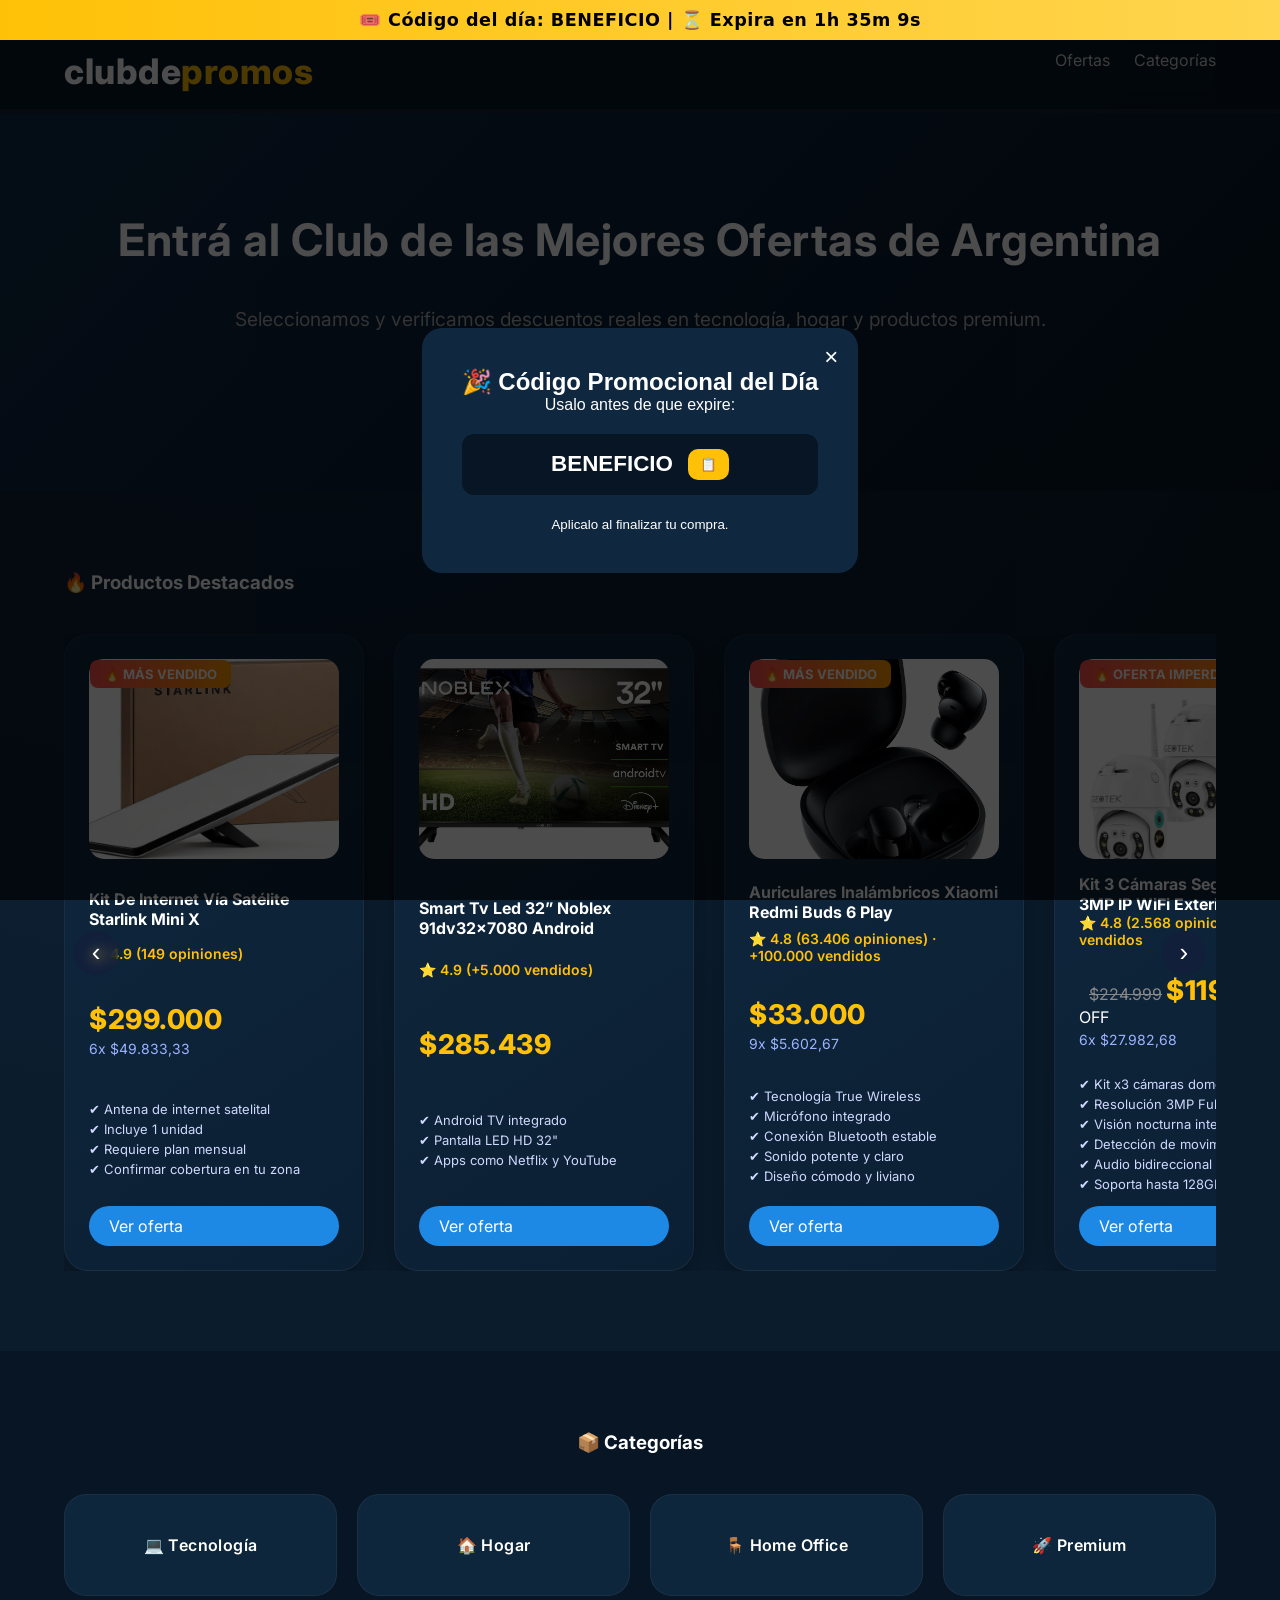
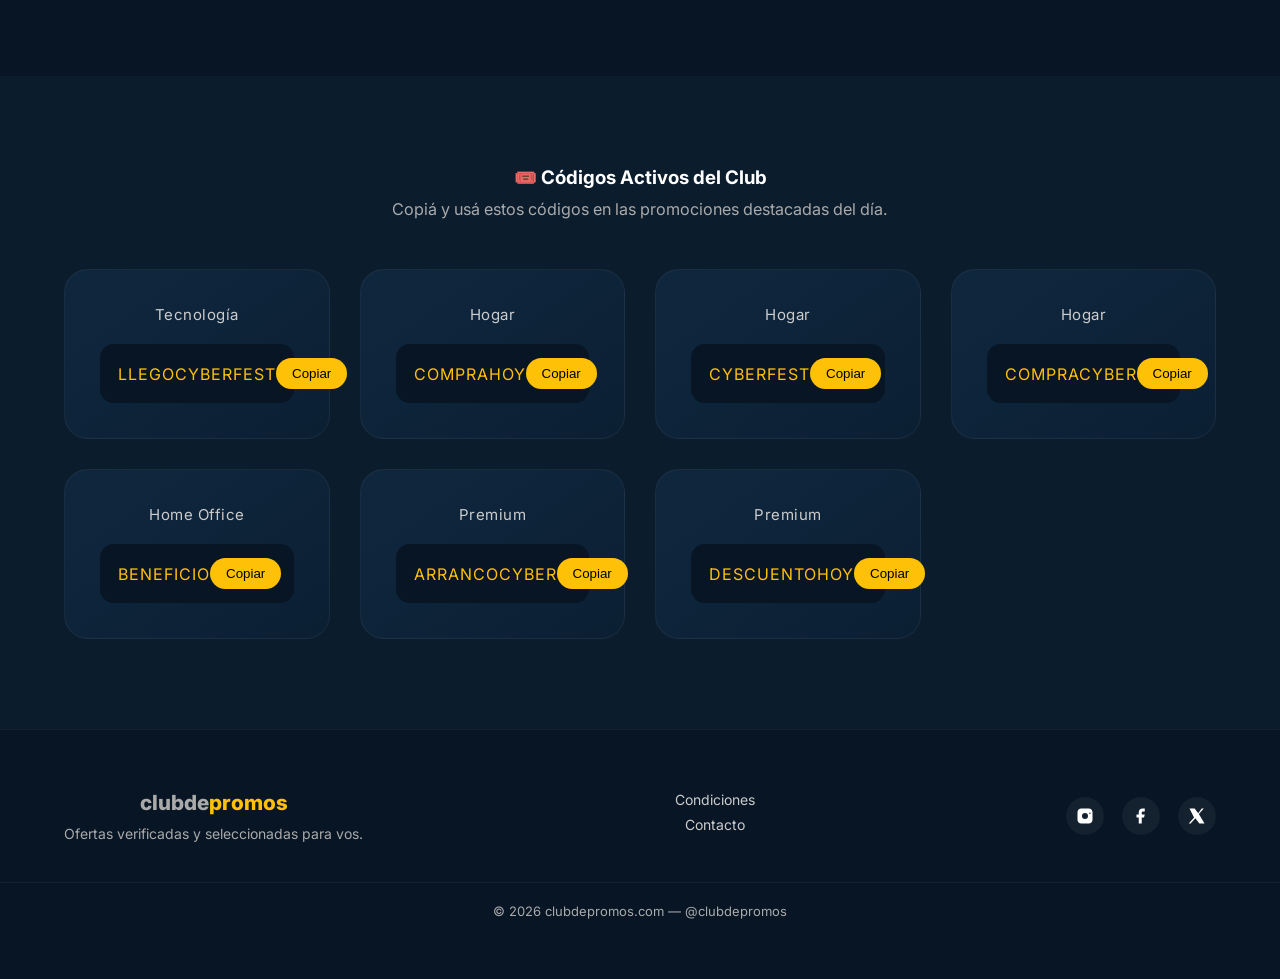
==== commit cd2b6cb6: "initial commit" ====
--- a/index.html
+++ b/index.html
@@ -314,7 +314,23 @@
       <div class="code-card">
         <div class="code-title">Hogar</div>
         <div class="code-box-alt">
-          <span>QUENOSECORTE</span>
+          <span>COMPRAHOY</span>
+          <button onclick="copyCustomCode(this)" class="copy-btn-alt">Copiar</button>
+        </div>
+      </div>
+      
+      <div class="code-card">
+        <div class="code-title">Hogar</div>
+        <div class="code-box-alt">
+          <span>CYBERFEST</span>
+          <button onclick="copyCustomCode(this)" class="copy-btn-alt">Copiar</button>
+        </div>
+      </div>
+
+      <div class="code-card">
+        <div class="code-title">Hogar</div>
+        <div class="code-box-alt">
+          <span>COMPRACYBER</span>
           <button onclick="copyCustomCode(this)" class="copy-btn-alt">Copiar</button>
         </div>
       </div>
@@ -322,7 +338,7 @@
       <div class="code-card">
         <div class="code-title">Home Office</div>
         <div class="code-box-alt">
-          <span>PREVIACYBER</span>
+          <span>BENEFICIO</span>
           <button onclick="copyCustomCode(this)" class="copy-btn-alt">Copiar</button>
         </div>
       </div>
@@ -330,7 +346,15 @@
       <div class="code-card">
         <div class="code-title">Premium</div>
         <div class="code-box-alt">
-          <span>VIP30</span>
+          <span>ARRANCOCYBER</span>
+          <button onclick="copyCustomCode(this)" class="copy-btn-alt">Copiar</button>
+        </div>
+      </div>
+
+      <div class="code-card">
+        <div class="code-title">Premium</div>
+        <div class="code-box-alt">
+          <span>DESCUENTOHOY</span>
           <button onclick="copyCustomCode(this)" class="copy-btn-alt">Copiar</button>
         </div>
       </div>
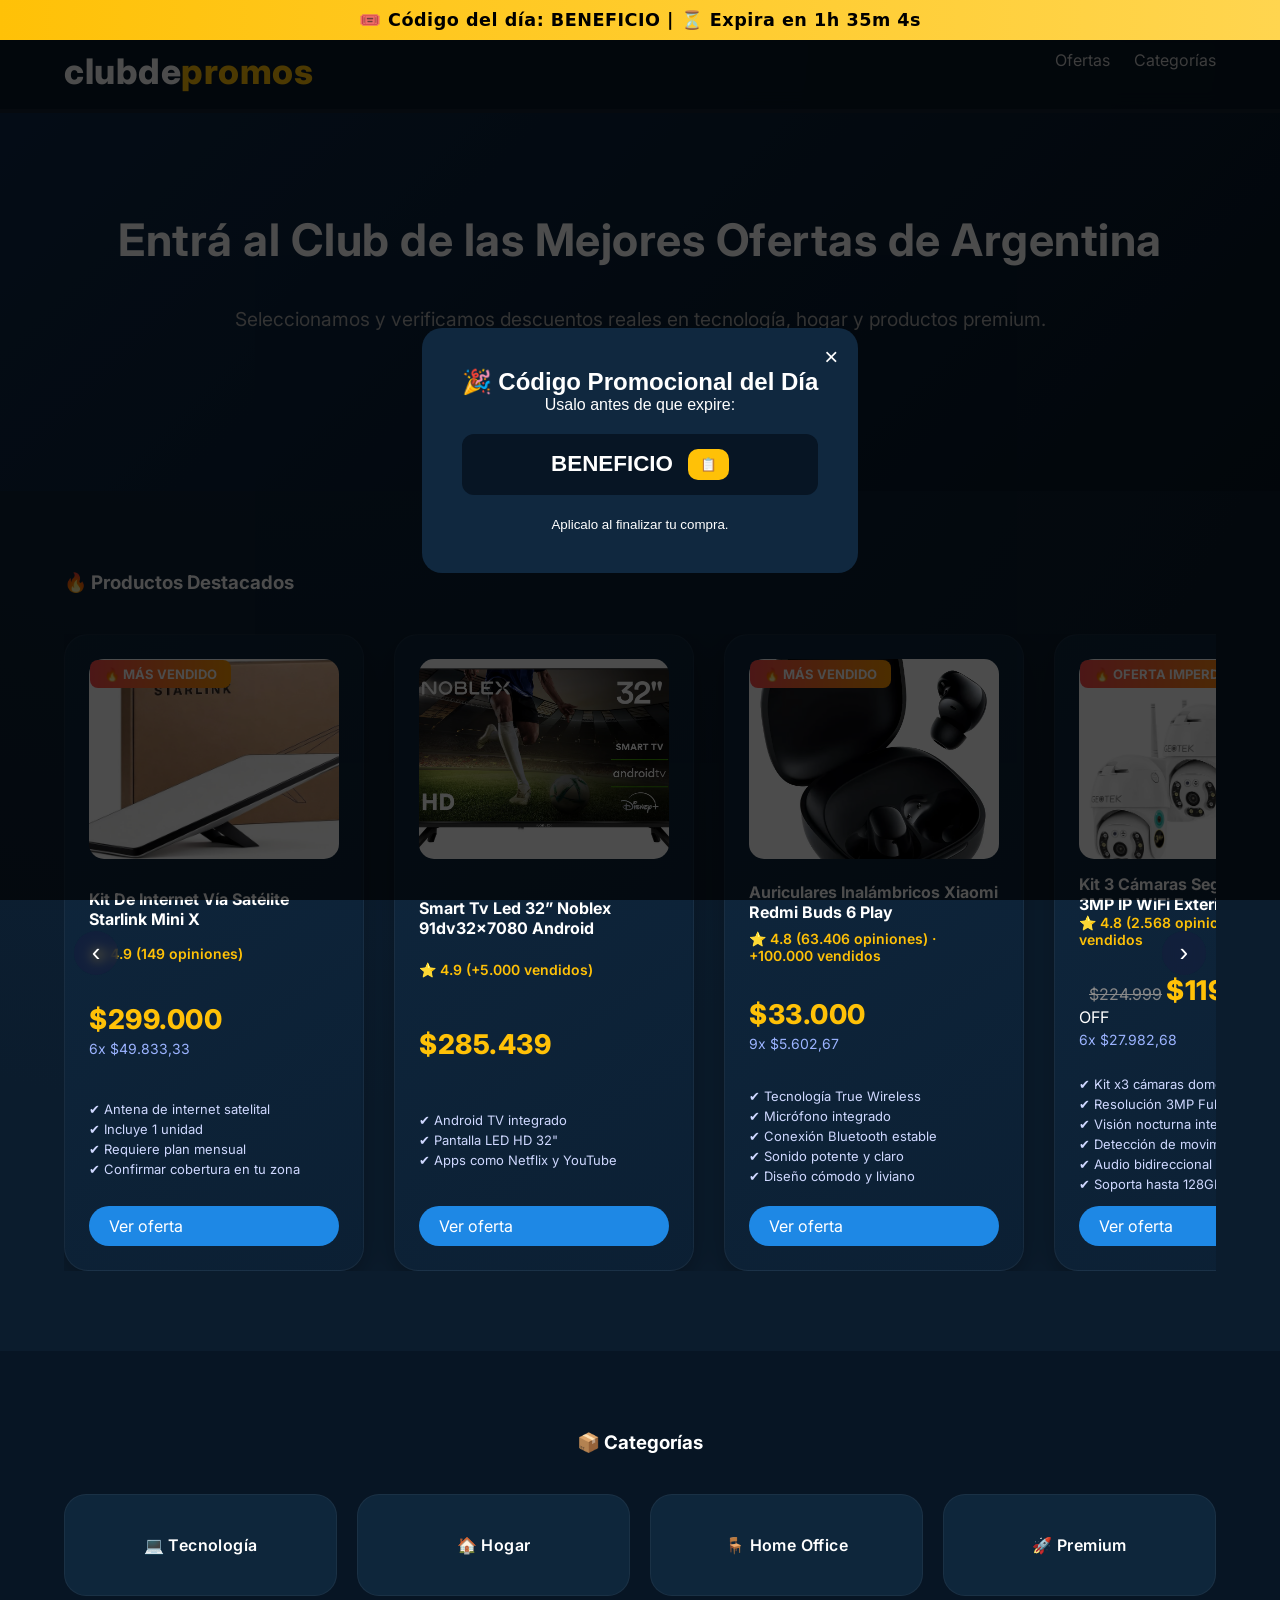
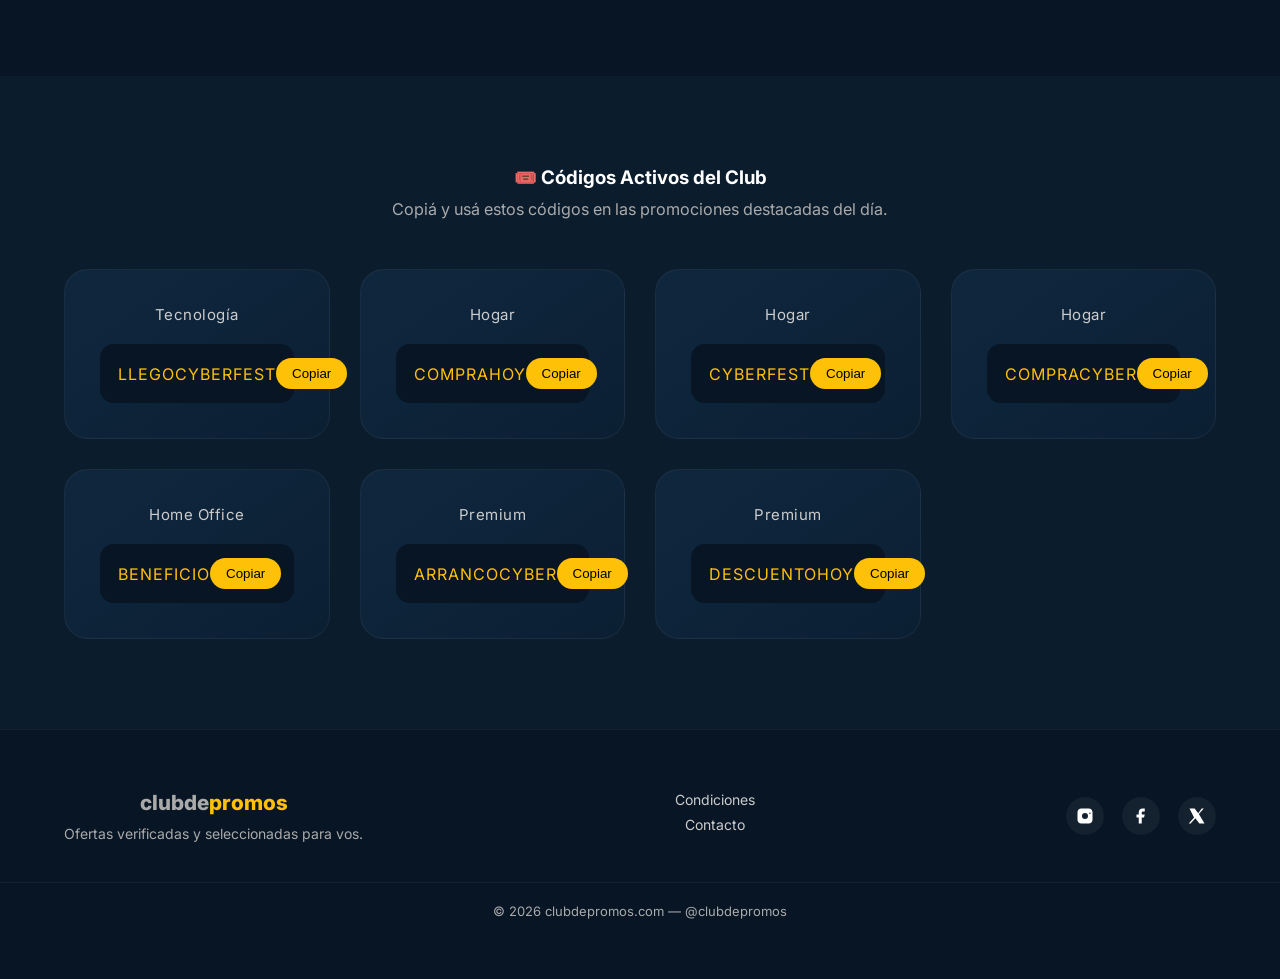
==== commit 7f2f772c: "initial commit" ====
--- a/index.html
+++ b/index.html
@@ -385,7 +385,7 @@
         </svg>
       </a>
 
-      <a href="https://www.facebook.com/profile.php?id=61585789889664" target="_blank" aria-label="Facebook">
+      <a href="https://www.facebook.com/clubdepromos.ar" target="_blank" aria-label="Facebook">
         <svg viewBox="0 0 24 24" fill="currentColor">
           <path d="M13 22v-8h3l1-4h-4V8c0-1.1.3-2 2-2h2V2h-3c-3 0-5 2-5 5v3H6v4h3v8h4z"/>
         </svg>
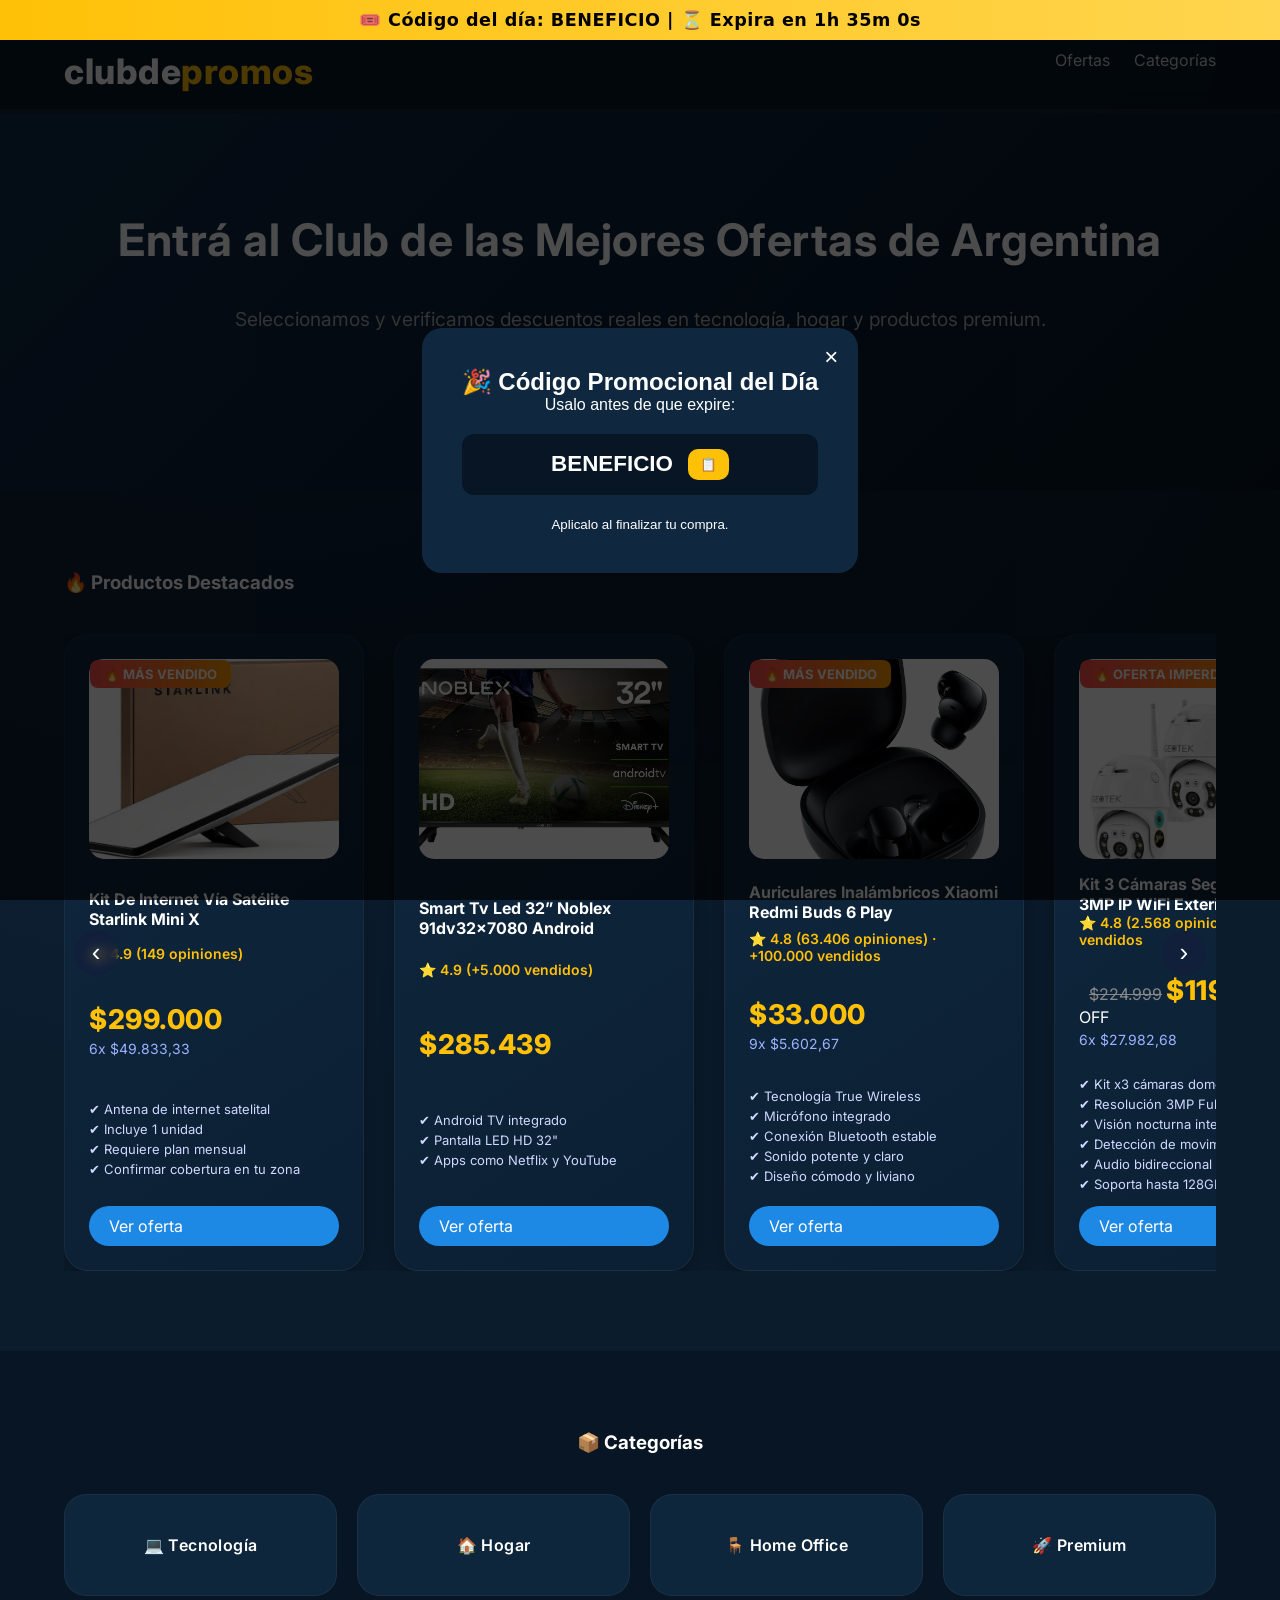
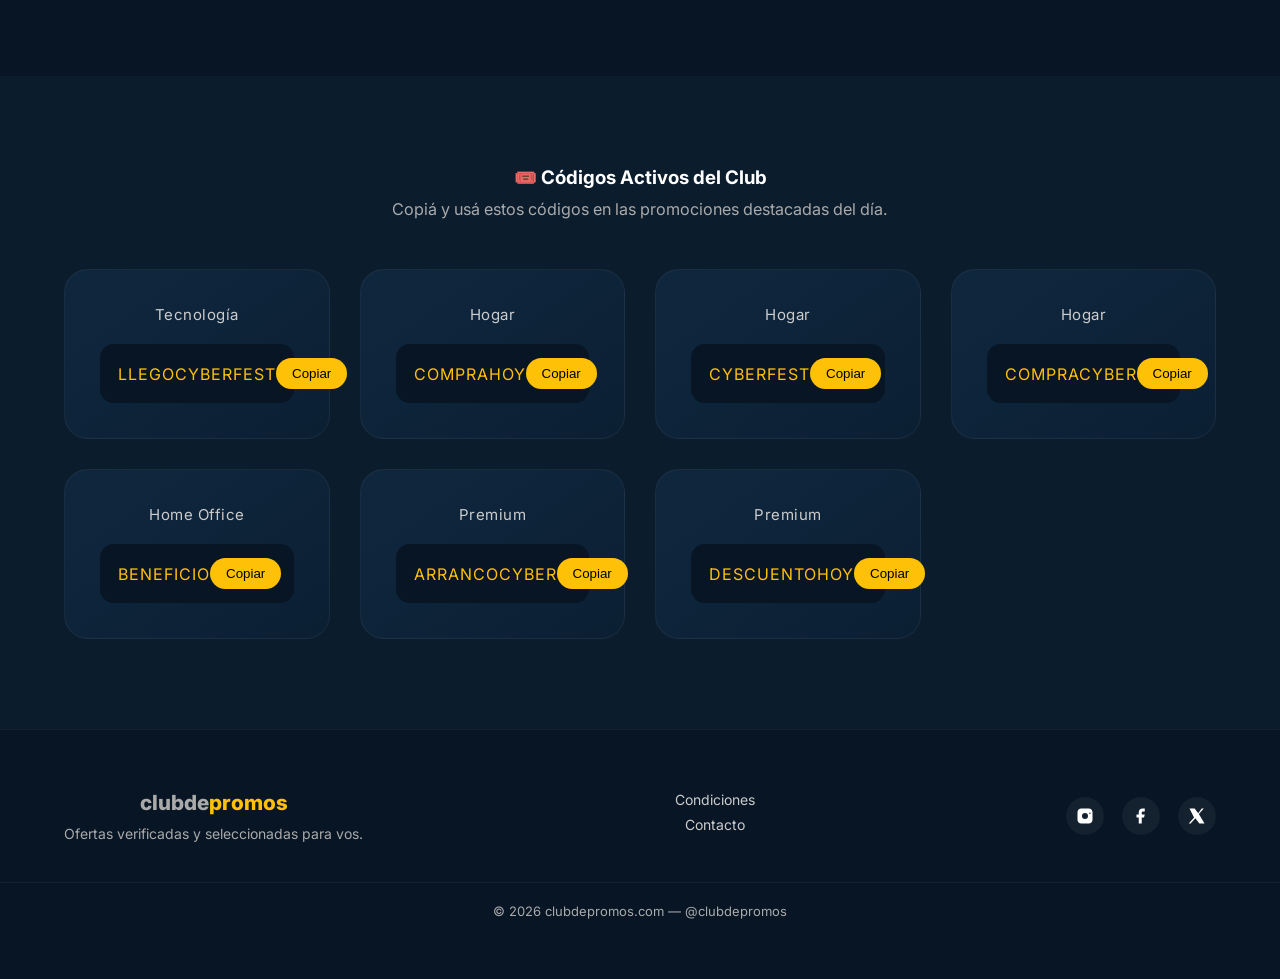
==== commit 3af05644: "Merge b756574f25dee50b133a247a88dc59132e4531cc into 7f2f772c7aebbb73b89cb8c7ae1ace8ce9a2e84f" ====
--- a/index.html
+++ b/index.html
@@ -7,6 +7,10 @@
   <meta name="description" content="Entrá al Club de las mejores ofertas verificadas de Argentina. Tecnología, hogar y productos premium con descuentos reales.">
   <link rel="stylesheet" href="styles.css">
   <link href="https://fonts.googleapis.com/css2?family=Inter:wght@400;600;700;800&display=swap" rel="stylesheet">
+  <script>
+    window.va = window.va || function () { (window.vaq = window.vaq || []).push(arguments); };
+  </script>
+  <script defer src="/_vercel/insights/script.js"></script>
 </head>
 <body>
 
@@ -407,4 +411,4 @@
 
 <script src="script.js"></script>
 </body>
-</html>+</html>
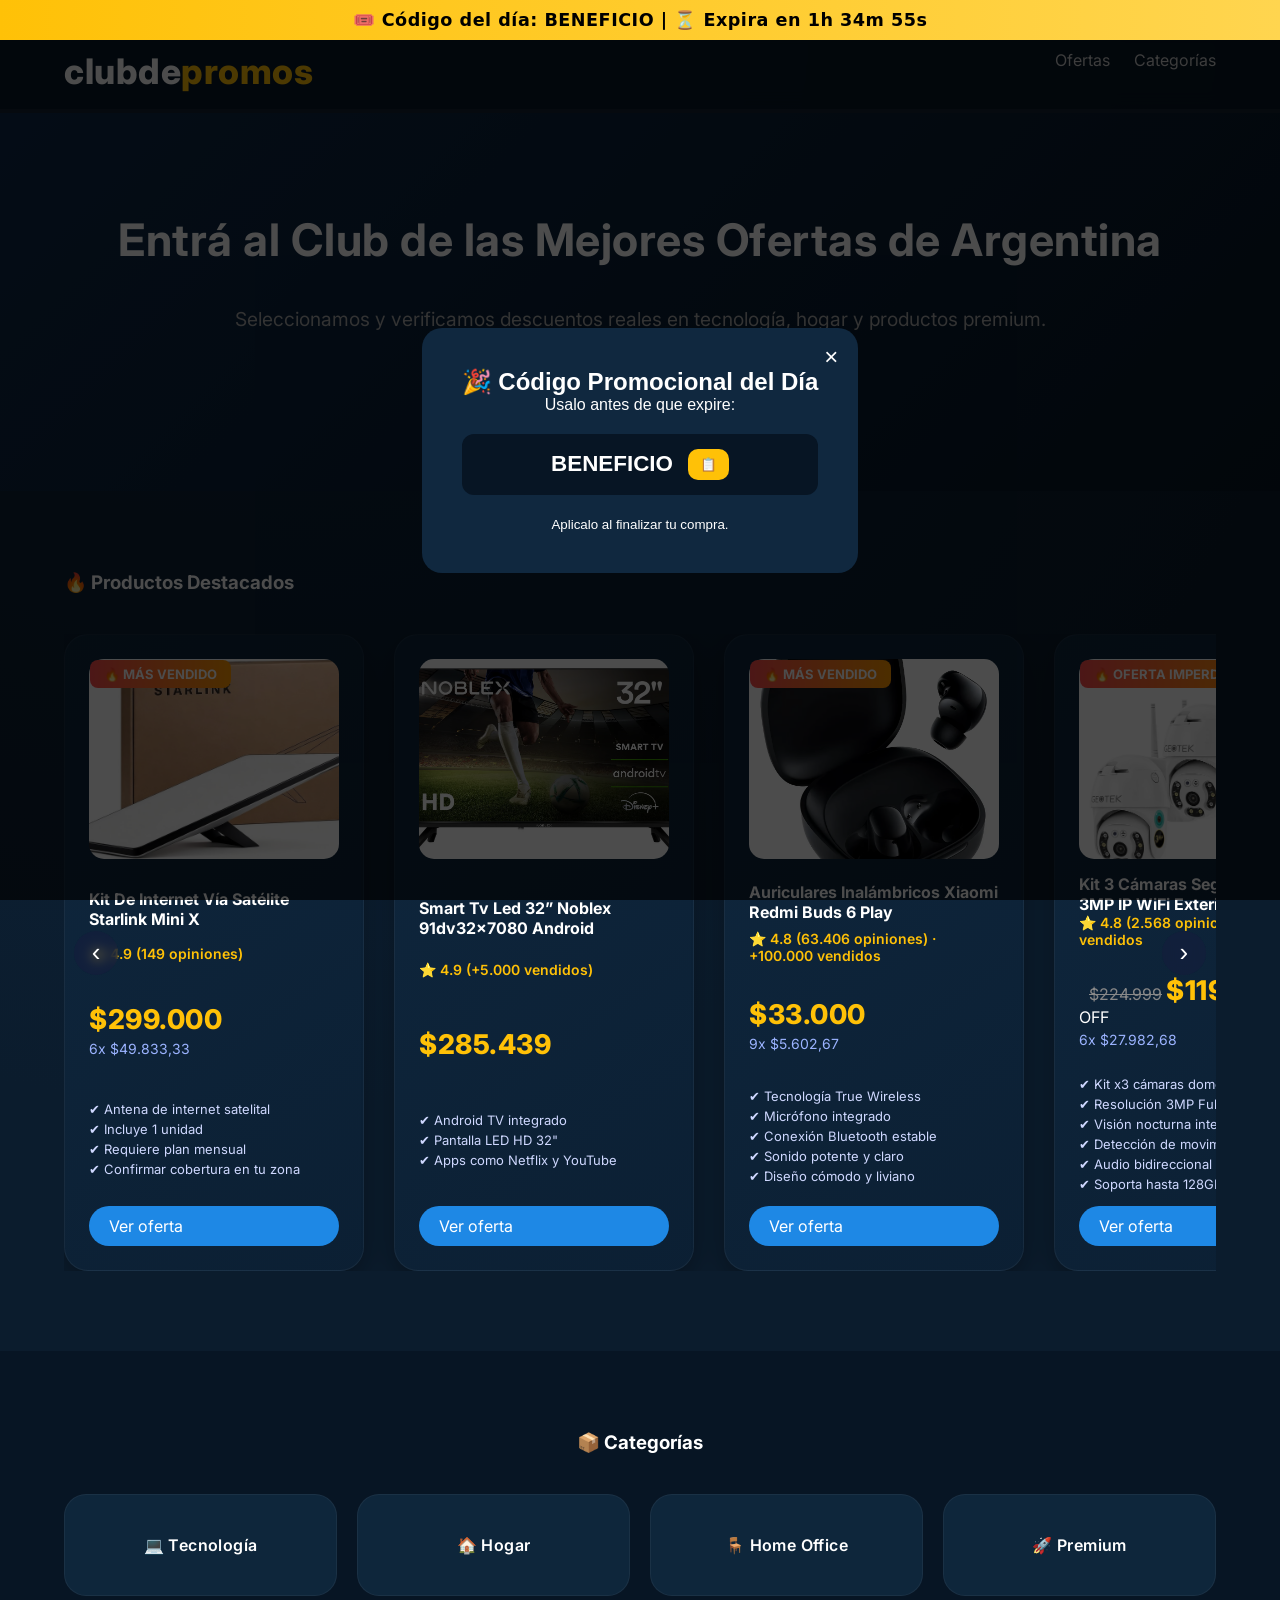
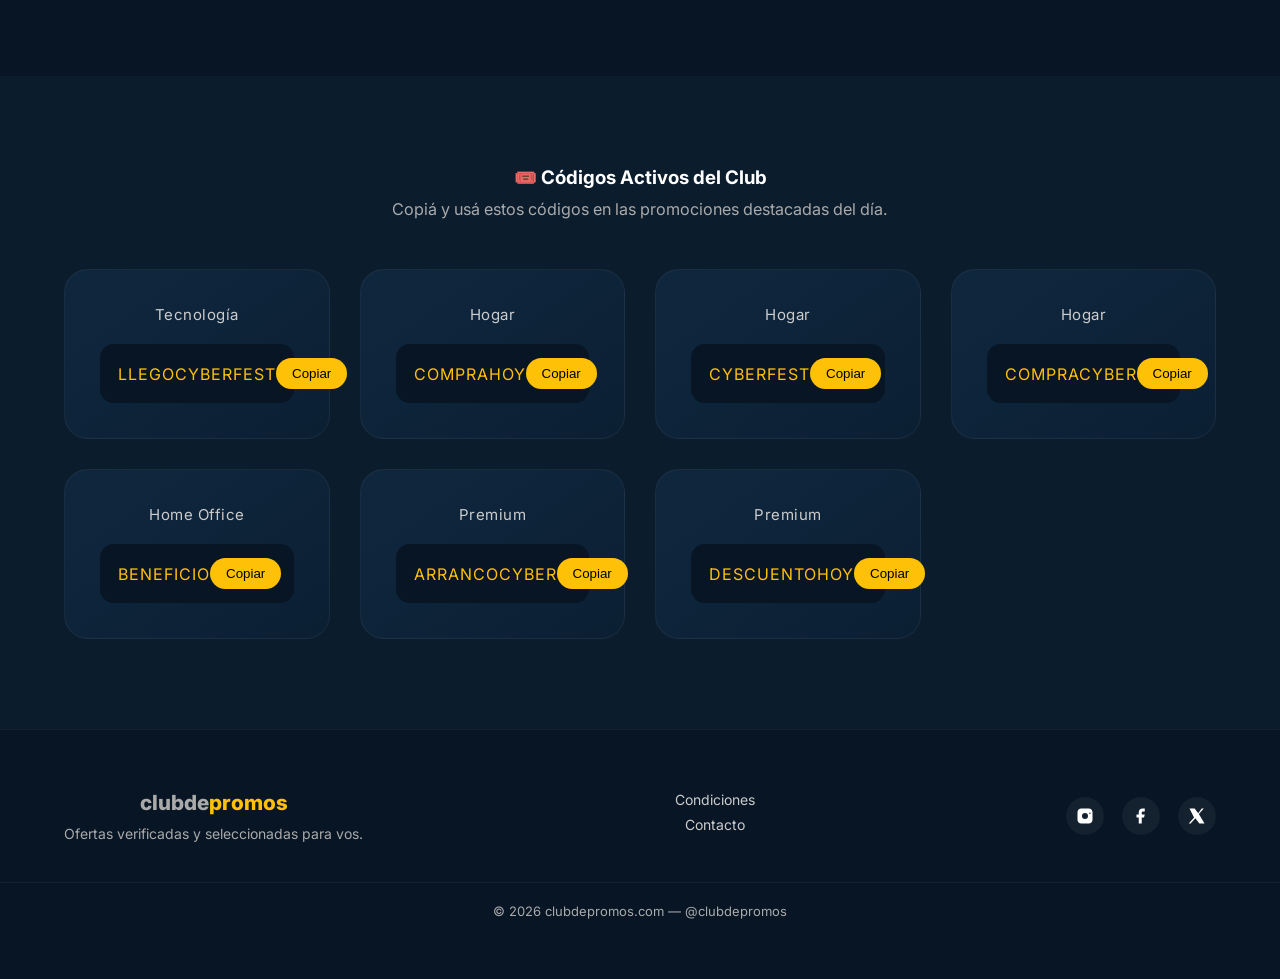
==== commit 57cc7e99: "initial commit" ====
--- a/index.html
+++ b/index.html
@@ -7,10 +7,6 @@
   <meta name="description" content="Entrá al Club de las mejores ofertas verificadas de Argentina. Tecnología, hogar y productos premium con descuentos reales.">
   <link rel="stylesheet" href="styles.css">
   <link href="https://fonts.googleapis.com/css2?family=Inter:wght@400;600;700;800&display=swap" rel="stylesheet">
-  <script>
-    window.va = window.va || function () { (window.vaq = window.vaq || []).push(arguments); };
-  </script>
-  <script defer src="/_vercel/insights/script.js"></script>
 </head>
 <body>
 
@@ -411,4 +407,4 @@
 
 <script src="script.js"></script>
 </body>
-</html>
+</html>
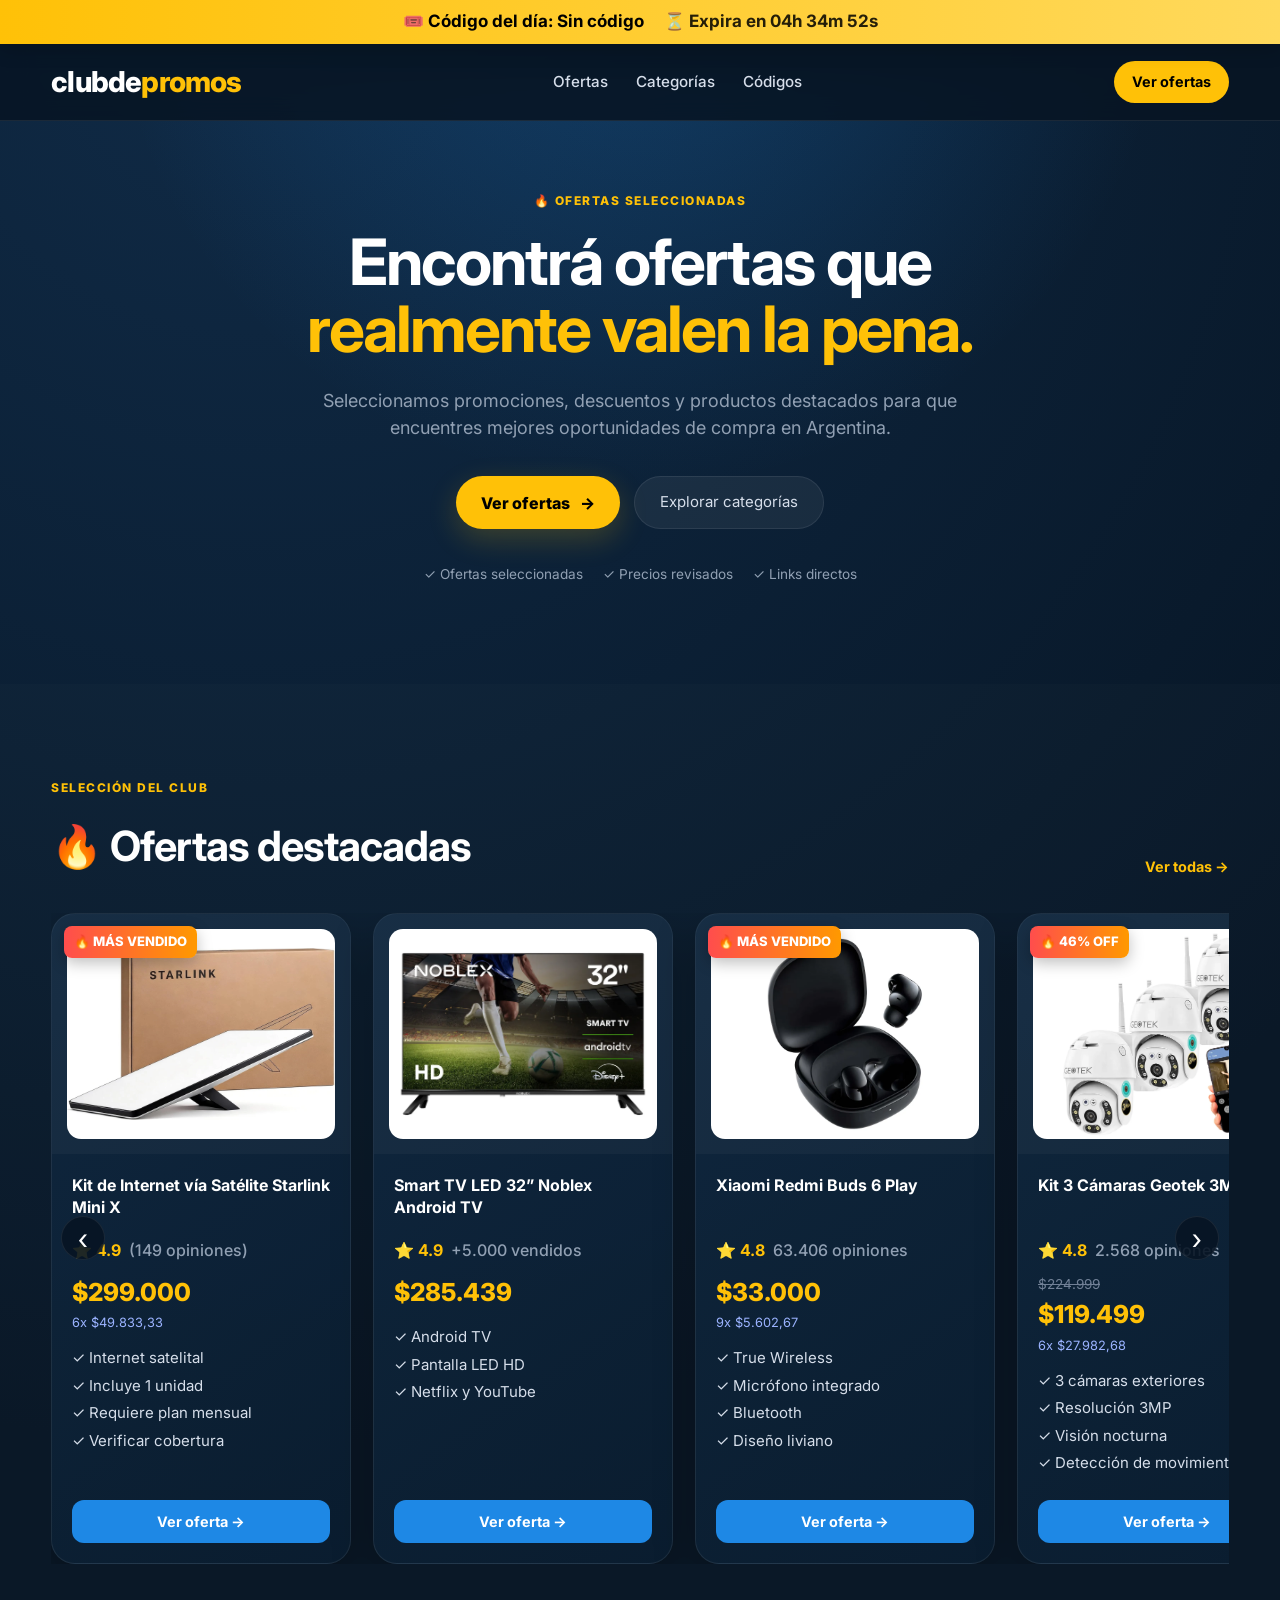
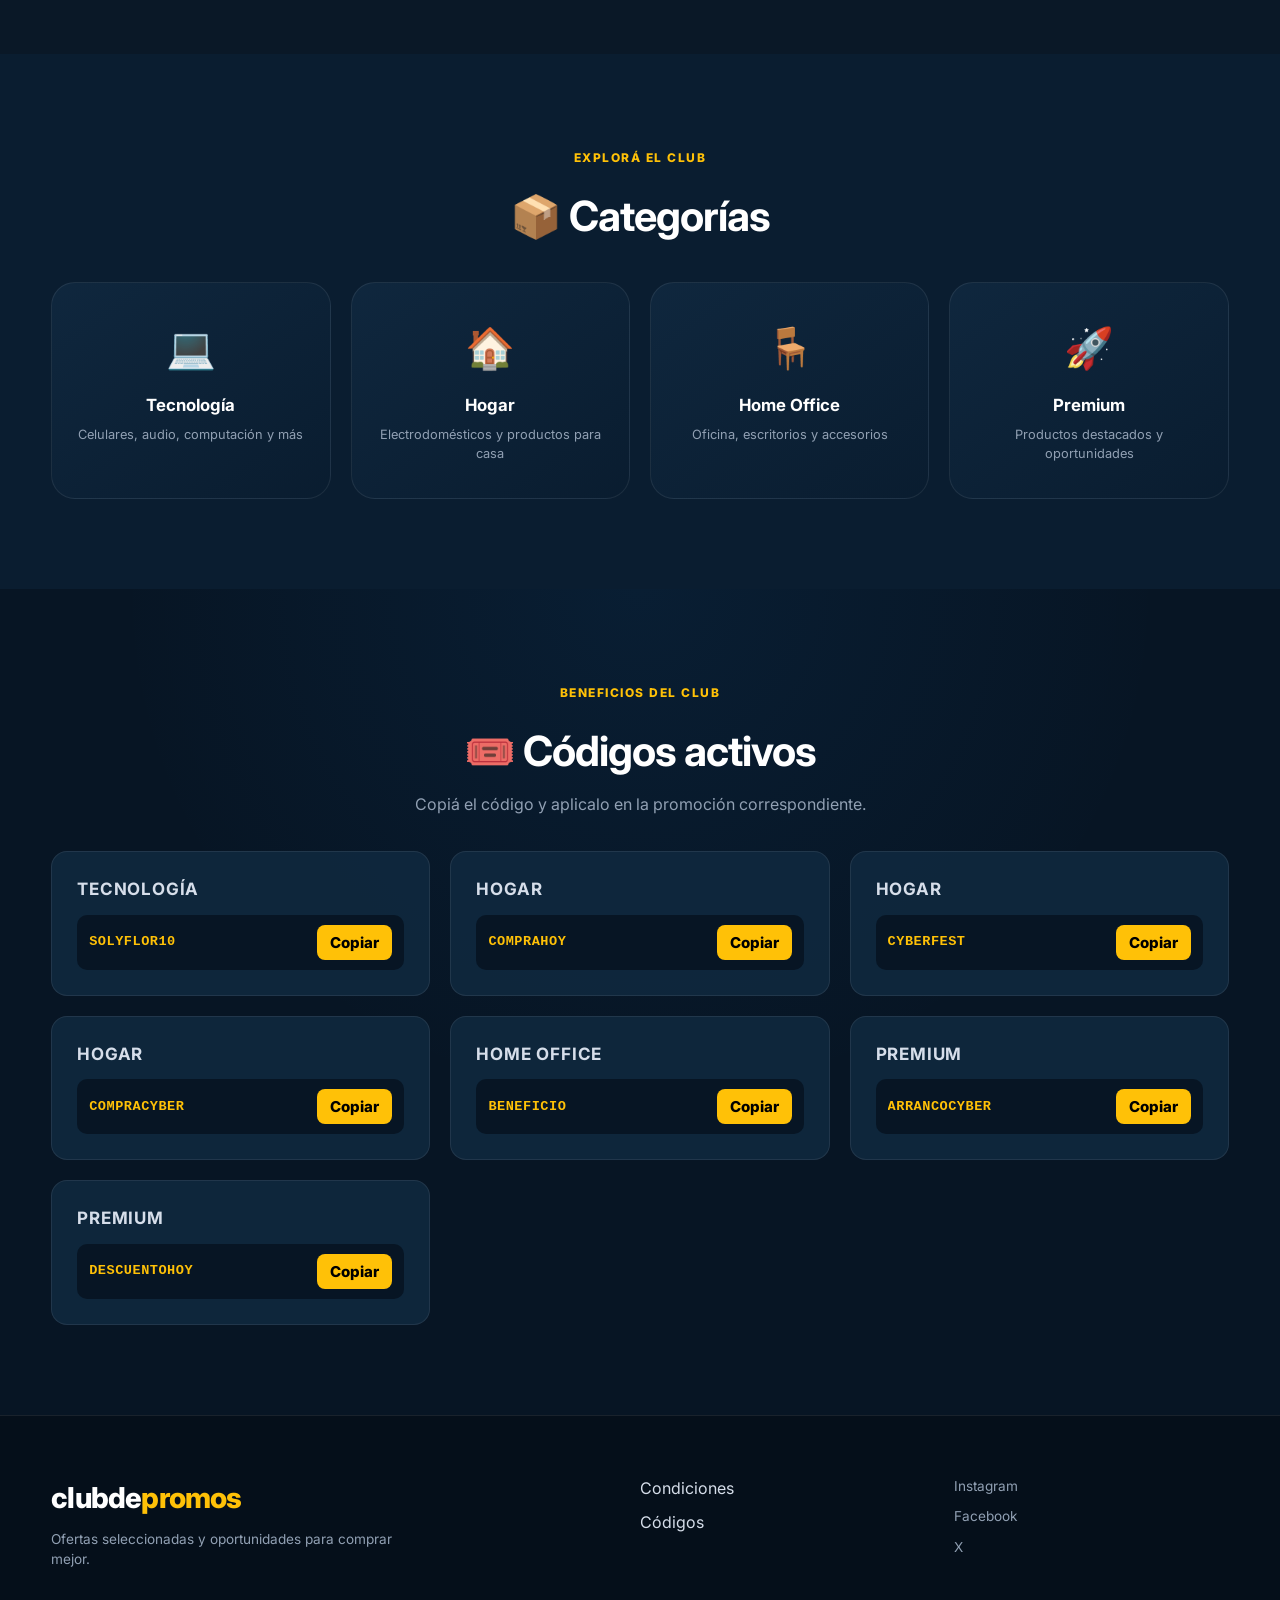
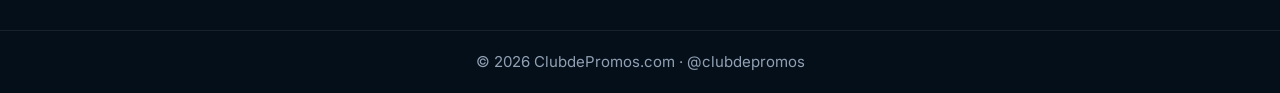
==== commit 3f16ef53: "initial commit" ====
--- a/index.html
+++ b/index.html
@@ -2,409 +2,1157 @@
 <html lang="es">
 <head>
   <meta charset="UTF-8">
-  <meta name="viewport" content="width=device-width, initial-scale=1.0">
-  <title>clubdepromos | Ofertas verificadas en Argentina</title>
-  <meta name="description" content="Entrá al Club de las mejores ofertas verificadas de Argentina. Tecnología, hogar y productos premium con descuentos reales.">
-  <link rel="stylesheet" href="styles.css">
-  <link href="https://fonts.googleapis.com/css2?family=Inter:wght@400;600;700;800&display=swap" rel="stylesheet">
+
+  <meta
+    name="viewport"
+    content="width=device-width, initial-scale=1.0"
+  >
+
+  <title>ClubdePromos | Ofertas y descuentos en Argentina</title>
+
+  <meta
+    name="description"
+    content="Descubrí ofertas, descuentos y promociones verificadas en Argentina. Tecnología, hogar, electrodomésticos, gaming, home office y más."
+  >
+
+  <meta
+    name="robots"
+    content="index, follow"
+  >
+
+  <link
+    rel="canonical"
+    href="https://clubdepromos.com/"
+  >
+
+  <!-- Open Graph -->
+  <meta property="og:type" content="website">
+  <meta
+    property="og:title"
+    content="ClubdePromos | Ofertas y descuentos en Argentina"
+  >
+  <meta
+    property="og:description"
+    content="Encontrá ofertas y promociones seleccionadas para comprar mejor."
+  >
+  <meta
+    property="og:url"
+    content="https://clubdepromos.com/"
+  >
+  <meta
+    property="og:site_name"
+    content="ClubdePromos"
+  >
+
+  <!-- Twitter / X -->
+  <meta
+    name="twitter:card"
+    content="summary_large_image"
+  >
+
+  <meta
+    name="twitter:title"
+    content="ClubdePromos | Ofertas en Argentina"
+  >
+
+  <meta
+    name="twitter:description"
+    content="Ofertas y promociones seleccionadas en tecnología, hogar y mucho más."
+  >
+
+  <!-- Theme -->
+  <meta
+    name="theme-color"
+    content="#071524"
+  >
+
+  <!-- Fonts -->
+  <link
+    rel="preconnect"
+    href="https://fonts.googleapis.com"
+  >
+
+  <link
+    rel="preconnect"
+    href="https://fonts.gstatic.com"
+    crossorigin
+  >
+
+  <link
+    href="https://fonts.googleapis.com/css2?family=Inter:wght@400;500;600;700;800&display=swap"
+    rel="stylesheet"
+  >
+
+  <link
+    rel="stylesheet"
+    href="styles.css"
+  >
 </head>
+
 <body>
 
-<div id="promoModal" class="modal">
-  <div class="modal-content">
-    <span class="close" onclick="closeModal()">×</span>
-    <h2>🎉 Código Promocional del Día</h2>
-    <p>Usalo antes de que expire:</p>
-    <div class="code-box">
-      <span id="dailyCode"></span>
-      <button onclick="copyCode()" class="copy-btn">📋</button>
-    </div>
-    <small>Aplicalo al finalizar tu compra.</small>
-  </div>
-</div>
-
-<div class="sticky-bar">
-  🎟️ Código del día: <strong id="stickyCode"></strong> |
-  ⏳ Expira en <span id="countdown"></span>
-</div>
-
-<header>
-  <div class="container nav">
-    <h1 class="logo">clubde<span>promos</span></h1>
-    <nav>
-      <a href="#destacados">Ofertas</a>
-      <a href="#categorias">Categorías</a>
-    </nav>
-  </div>
-</header>
-
-<section class="hero">
-  <div class="container">
-    <h2>Entrá al Club de las Mejores Ofertas de Argentina</h2>
-    <p>Seleccionamos y verificamos descuentos reales en tecnología, hogar y productos premium.</p>
-    <a href="destacados.html" class="btn-primary">Ver ofertas destacadas</a>
-  </div>
-</section>
-
-<section id="destacados" class="products">
-  <div class="container">
-    <h3>🔥 Productos Destacados</h3>
-
-    <div class="carousel">
-
-      <button class="carousel-prev">‹</button>
-
-      <div class="carousel-track">
-        
-        <div class="product-card square">
-          <div class="discount-badge highlight">🔥 MÁS VENDIDO</div>
-          <img src="img/starlink.jpg" alt="Kit De Internet Vía Satélite Starlink Mini X">
-          <h4>Kit De Internet Vía Satélite Starlink Mini X</h4>
-          <div class="rating">⭐ 4.9 (149 opiniones)</div>
-          <div class="price">
-            <span class="current">$299.000</span>
-            <span class="installments">6x $49.833,33</span>
-          </div>
-          <ul class="product-info">
-            <li>✔ Antena de internet satelital</li>
-            <li>✔ Incluye 1 unidad</li>
-            <li>✔ Requiere plan mensual</li>
-            <li>✔ Confirmar cobertura en tu zona</li>
-          </ul>
-          <a href="https://meli.la/2wNsn3u" target="_blank" rel="noopener noreferrer" class="btn-secondary">
-            Ver oferta
-          </a>
-        </div>
-
-        <div class="product-card square">
-          <img src="img/noblex-32.jpg" alt="Smart Tv Led 32 Noblex">
-          <h4>Smart Tv Led 32” Noblex 91dv32x7080 Android</h4>
-          <div class="rating">⭐ 4.9 (+5.000 vendidos)</div>
-          <div class="price">
-            <span class="current">$285.439</span>
-          </div>
-          <ul class="product-info">
-            <li>✔ Android TV integrado</li>
-            <li>✔ Pantalla LED HD 32"</li>
-            <li>✔ Apps como Netflix y YouTube</li>
-          </ul>
-          <a href="https://meli.la/313HLxY" target="_blank" class="btn-secondary">Ver oferta</a>
-        </div>
-
-        <div class="product-card square">
-            <div class="discount-badge highlight">🔥 MÁS VENDIDO</div>
-
-            <img src="img/redmi-buds-6-play.jpg" alt="Auriculares Xiaomi Redmi Buds 6 Play">
-
-            <h4>Auriculares Inalámbricos Xiaomi Redmi Buds 6 Play</h4>
-
-            <div class="rating">⭐ 4.8 (63.406 opiniones) · +100.000 vendidos</div>
-
-            <div class="price">
-              <span class="current">$33.000</span>
-              <span class="installments">9x $5.602,67</span>
-            </div>
-
-            <ul class="product-info">
-              <li>✔ Tecnología True Wireless</li>
-              <li>✔ Micrófono integrado</li>
-              <li>✔ Conexión Bluetooth estable</li>
-              <li>✔ Sonido potente y claro</li>
-              <li>✔ Diseño cómodo y liviano</li>
-            </ul>
-
-            <a href="https://meli.la/2SHyFu1" target="_blank" class="btn-secondary">
-              Ver oferta
-            </a>
-          </div>
-
-        <div class="product-card square">
-            <div class="discount-badge highlight">🔥 OFERTA IMPERDIBLE</div>
-            <img src="img/kit-camaras-geotek.jpg" alt="Kit 3 Cámaras Seguridad Geotek 3MP IP WiFi">
-            <h4>Kit 3 Cámaras Seguridad Geotek 3MP IP WiFi Exterior Full HD</h4>
-
-            <div class="rating">⭐ 4.8 (2.568 opiniones) · +1.000 vendidos</div>
-
-            <div class="price">
-              <span class="old">$224.999</span>
-              <span class="current">$119.499</span>
-              <span class="discount">46% OFF</span>
-              <span class="installments">6x $27.982,68</span>
-            </div>
-
-            <ul class="product-info">
-              <li>✔ Kit x3 cámaras domo exterior</li>
-              <li>✔ Resolución 3MP Full HD</li>
-              <li>✔ Visión nocturna inteligente</li>
-              <li>✔ Detección de movimiento</li>
-              <li>✔ Audio bidireccional</li>
-              <li>✔ Soporta hasta 128GB</li>
-            </ul>
-
-            <a href="https://meli.la/1yiB4tP" target="_blank" rel="noopener noreferrer" class="btn-secondary">
-              Ver oferta
-            </a>
-          </div>
-
-          <div class="product-card square">
-            <img src="img/sansei-42.jpg" alt="Smart TV Sansei 42 pulgadas Android TV">
-            
-            <h4>Smart TV Sansei LED 42” Full HD Android TV</h4>
-            
-            <div class="rating">⭐ 4.7 (3.248 opiniones) · MÁS VENDIDO</div>
-
-            <div class="price">
-              <span class="old">$449.799</span>
-              <span class="current">$345.999</span>
-            </div>
-
-            <ul class="product-info">
-              <li>✔ Pantalla LED Full HD 42"</li>
-              <li>✔ Android TV con apps como Netflix y YouTube</li>
-              <li>✔ WiFi, Bluetooth y 3 puertos HDMI</li>
-              <li>✔ Ideal para ver el Mundial ⚽</li>
-            </ul>
-
-            <a href="https://meli.la/2uyQnfw" target="_blank" class="btn-secondary">
-              Ver oferta
-            </a>
-          </div>
-
-        <div class="product-card square">
-          <img src="img/sillaergonomica.jpg" alt="Silla Ergonomica Oficina">
-          <h4>Silla De Oficina Ergonómica Circle-Line Mesh Negra</h4>
-          <div class="rating">⭐ 4.4 (+1.000 vendidos)</div>
-          <div class="price">
-            <span class="current">$55.096</span>
-          </div>
-          <ul class="product-info">
-            <li>✔ Respaldo con malla transpirable</li>
-            <li>✔ Altura regulable</li>
-            <li>✔ Ideal home office</li>
-          </ul>
-          <a href="https://meli.la/1xzhy42" target="_blank" class="btn-secondary">Ver oferta</a>
-        </div>
-
-        <div class="product-card square">
-            <div class="discount-badge highlight">🔥 OFERTA DEL DÍA</div>
-
-            <img src="img/freidora-philco.jpg" alt="Freidora De Aire Philco FR256PH 6L">
-
-            <h4>Freidora De Aire Philco FR256PH 6L 1700W 12 Programas</h4>
-
-            <div class="rating">⭐ 4.6 (4.270 opiniones) · +4.000 vendidos</div>
-
-            <div class="price">
-              <span class="old">$144.299</span>
-              <span class="current">$76.899</span>
-              <span class="discount">46% OFF</span>
-              <span class="installments">6x $18.007,18</span>
-            </div>
-
-            <ul class="product-info">
-              <li>✔ 6 litros de capacidad</li>
-              <li>✔ 1700W de potencia</li>
-              <li>✔ 12 programas de cocción</li>
-              <li>✔ Superficie antiadherente</li>
-              <li>✔ Ideal para cocinar sin aceite</li>
-            </ul>
-
-            <a href="https://meli.la/1fiW6Tx" target="_blank" class="btn-secondary">
-              Ver oferta
-            </a>
-          </div>
-
-        <div class="product-card square">
-            <div class="discount-badge highlight">🔥 OFERTA DEL DÍA</div>
-            <img src="img/hidrolavadora-trent.jpg" alt="Hidrolavadora Eléctrica Trent HLT307 1400W">
-
-            <h4>Hidrolavadora Eléctrica Trent HLT307 1400W 1600 PSI</h4>
-
-            <div class="rating">⭐ 4.8 (13.140 opiniones) · +50.000 vendidos</div>
-
-            <div class="price">
-              <span class="old">$195.500</span>
-              <span class="current">$93.500</span>
-              <span class="discount">52% OFF</span>
-              <span class="installments">6x $21.894,58</span>
-            </div>
-
-            <ul class="product-info">
-              <li>✔ Potencia 1400W · 1600 PSI (110 Bar)</li>
-              <li>✔ Manguera 3 metros incluida</li>
-              <li>✔ Dosificador de detergente</li>
-              <li>✔ Apagado automático</li>
-              <li>✔ Protector térmico integrado</li>
-              <li>✔ Ruedas para fácil transporte</li>
-            </ul>
-
-            <a href="https://meli.la/2mpb6rG" target="_blank" rel="noopener noreferrer" class="btn-secondary">
-              Ver oferta
-            </a>
-          </div>
-
-        <div class="product-card square">
-          <img src="img/kindle.jpg" alt="Amazon Kindle E-reader 2024">
-          <h4>Amazon Kindle 2024 11th Gen 16GB</h4>
-          <div class="rating">⭐ 4.9 (+10.000 vendidos)</div>
-          <div class="price">
-            <span class="current">$176.016</span>
-          </div>
-          <ul class="product-info">
-            <li>✔ Pantalla 6” antirreflejo</li>
-            <li>✔ 16GB almacenamiento</li>
-            <li>✔ Batería de larga duración</li>
-          </ul>
-          <a href="https://meli.la/2i8GhdM" target="_blank" class="btn-secondary">Ver oferta</a>
-        </div>
-
+  <!-- =====================================================
+       CÓDIGO PROMOCIONAL
+  ====================================================== -->
+
+  <div
+    id="promoModal"
+    class="modal"
+    aria-hidden="true"
+  >
+    <div
+      class="modal-content"
+      role="dialog"
+      aria-modal="true"
+      aria-labelledby="promoTitle"
+    >
+
+      <button
+        class="close"
+        type="button"
+        onclick="closeModal()"
+        aria-label="Cerrar"
+      >
+        ×
+      </button>
+
+      <span class="modal-icon">🎟️</span>
+
+      <h2 id="promoTitle">
+        Código promocional del día
+      </h2>
+
+      <p>
+        Usalo antes de que expire.
+      </p>
+
+      <div class="code-box">
+        <span id="dailyCode">---</span>
+
+        <button
+          type="button"
+          onclick="copyCode()"
+          class="copy-btn"
+          aria-label="Copiar código"
+        >
+          📋
+        </button>
       </div>
 
-      <button class="carousel-next">›</button>
-
-    </div>
-
-  </div>
-</section>
-
-<section id="categorias" class="categories">
-  <div class="container">
-    <h3>📦 Categorías</h3>
-
-    <div class="category-grid">
-
-      <a href="tecnologia.html" class="category-card">
-        💻 Tecnología
-      </a>
-
-      <a href="hogar.html" class="category-card">
-        🏠 Hogar
-      </a>
-
-      <a href="homeoffice.html" class="category-card">
-        🪑 Home Office
-      </a>
-
-      <a href="premium.html" class="category-card">
-        🚀 Premium
-      </a>
-
-    </div>
-
-  </div>
-</section>
-
-<section class="codes-section">
-  <div class="container">
-    <h3>🎟️ Códigos Activos del Club</h3>
-    <p class="codes-sub">
-      Copiá y usá estos códigos en las promociones destacadas del día.
-    </p>
-
-    <div class="codes-grid">
-
-      <div class="code-card">
-        <div class="code-title">Tecnología</div>
-        <div class="code-box-alt">
-          <span>LLEGOCYBERFEST</span>
-          <button onclick="copyCustomCode(this)" class="copy-btn-alt">Copiar</button>
-        </div>
-      </div>
-
-      <div class="code-card">
-        <div class="code-title">Hogar</div>
-        <div class="code-box-alt">
-          <span>COMPRAHOY</span>
-          <button onclick="copyCustomCode(this)" class="copy-btn-alt">Copiar</button>
-        </div>
-      </div>
-      
-      <div class="code-card">
-        <div class="code-title">Hogar</div>
-        <div class="code-box-alt">
-          <span>CYBERFEST</span>
-          <button onclick="copyCustomCode(this)" class="copy-btn-alt">Copiar</button>
-        </div>
-      </div>
-
-      <div class="code-card">
-        <div class="code-title">Hogar</div>
-        <div class="code-box-alt">
-          <span>COMPRACYBER</span>
-          <button onclick="copyCustomCode(this)" class="copy-btn-alt">Copiar</button>
-        </div>
-      </div>
-
-      <div class="code-card">
-        <div class="code-title">Home Office</div>
-        <div class="code-box-alt">
-          <span>BENEFICIO</span>
-          <button onclick="copyCustomCode(this)" class="copy-btn-alt">Copiar</button>
-        </div>
-      </div>
-
-      <div class="code-card">
-        <div class="code-title">Premium</div>
-        <div class="code-box-alt">
-          <span>ARRANCOCYBER</span>
-          <button onclick="copyCustomCode(this)" class="copy-btn-alt">Copiar</button>
-        </div>
-      </div>
-
-      <div class="code-card">
-        <div class="code-title">Premium</div>
-        <div class="code-box-alt">
-          <span>DESCUENTOHOY</span>
-          <button onclick="copyCustomCode(this)" class="copy-btn-alt">Copiar</button>
-        </div>
-      </div>
+      <small>
+        Aplicalo al finalizar tu compra.
+      </small>
 
     </div>
   </div>
-</section>
-
-<footer>
-  <div class="container footer-wrapper">
-
-    <div class="footer-brand">
-      <h4 class="footer-logo">clubde<span>promos</span></h4>
-      <p class="footer-tagline">
-        Ofertas verificadas y seleccionadas para vos.
-      </p>
+
+
+  <!-- =====================================================
+       BARRA SUPERIOR
+  ====================================================== -->
+
+  <div class="sticky-bar">
+    <div class="container sticky-content">
+
+      <span>
+        🎟️ Código del día:
+        <strong id="stickyCode">---</strong>
+      </span>
+
+      <span class="countdown">
+        ⏳ Expira en
+        <strong id="countdown">--:--:--</strong>
+      </span>
+
     </div>
-
-    <div class="footer-links">
-      <a href="condiciones.html">Condiciones</a>
-      <a href="#">Contacto</a>
+  </div>
+
+
+  <!-- =====================================================
+       HEADER
+  ====================================================== -->
+
+  <header class="site-header">
+
+    <div class="container nav">
+
+      <a
+        href="/"
+        class="logo"
+        aria-label="ClubdePromos - Inicio"
+      >
+        clubde<span>promos</span>
+      </a>
+
+      <nav
+        class="main-nav"
+        aria-label="Navegación principal"
+      >
+
+        <a href="#destacados">
+          Ofertas
+        </a>
+
+        <a href="#categorias">
+          Categorías
+        </a>
+
+        <a href="#codigos">
+          Códigos
+        </a>
+
+      </nav>
+
+      <a
+        href="#destacados"
+        class="nav-cta"
+      >
+        Ver ofertas
+      </a>
+
     </div>
 
-    <div class="footer-social">
-      <a href="https://instagram.com/clubdepromos.ok" target="_blank" aria-label="Instagram">
-        <svg viewBox="0 0 24 24" fill="currentColor">
-          <path d="M7 2C4.24 2 2 4.24 2 7v10c0 2.76 2.24 5 5 5h10c2.76 0 5-2.24 5-5V7c0-2.76-2.24-5-5-5H7zm5 6a4 4 0 110 8 4 4 0 010-8zm6.5-.75a1 1 0 110 2 1 1 0 010-2z"/>
-        </svg>
-      </a>
-
-      <a href="https://www.facebook.com/clubdepromos.ar" target="_blank" aria-label="Facebook">
-        <svg viewBox="0 0 24 24" fill="currentColor">
-          <path d="M13 22v-8h3l1-4h-4V8c0-1.1.3-2 2-2h2V2h-3c-3 0-5 2-5 5v3H6v4h3v8h4z"/>
-        </svg>
-      </a>
-
-      <a href="https://x.com/clubdepromos" target="_blank" aria-label="X">
-        <svg viewBox="0 0 24 24" fill="currentColor">
-          <path d="M18.244 2H21l-6.5 7.43L22 22h-6.828l-5.345-7.054L3.5 22H1l7.06-8.074L2 2h6.828l4.834 6.396L18.244 2z"/>
-        </svg>
-      </a>
+  </header>
+
+
+  <main>
+
+    <!-- ===================================================
+         HERO
+    ==================================================== -->
+
+    <section class="hero">
+
+      <div class="container hero-content">
+
+        <div class="hero-badge">
+          🔥 OFERTAS SELECCIONADAS
+        </div>
+
+        <h1>
+          Encontrá ofertas que
+          <span>realmente valen la pena.</span>
+        </h1>
+
+        <p>
+          Seleccionamos promociones, descuentos y productos
+          destacados para que encuentres mejores oportunidades
+          de compra en Argentina.
+        </p>
+
+        <div class="hero-actions">
+
+          <a
+            href="#destacados"
+            class="btn-primary"
+          >
+            Ver ofertas
+            <span>→</span>
+          </a>
+
+          <a
+            href="#categorias"
+            class="btn-secondary hero-secondary"
+          >
+            Explorar categorías
+          </a>
+
+        </div>
+
+        <div class="hero-trust">
+
+          <span>
+            ✓ Ofertas seleccionadas
+          </span>
+
+          <span>
+            ✓ Precios revisados
+          </span>
+
+          <span>
+            ✓ Links directos
+          </span>
+
+        </div>
+
+      </div>
+
+    </section>
+
+
+    <!-- ===================================================
+         PRODUCTOS DESTACADOS
+    ==================================================== -->
+
+    <section
+      id="destacados"
+      class="products section"
+    >
+
+      <div class="container">
+
+        <div class="section-heading">
+
+          <div>
+            <span class="section-kicker">
+              SELECCIÓN DEL CLUB
+            </span>
+
+            <h2>
+              🔥 Ofertas destacadas
+            </h2>
+          </div>
+
+          <a
+            href="destacados.html"
+            class="section-link"
+          >
+            Ver todas →
+          </a>
+
+        </div>
+
+
+        <div class="carousel">
+
+          <button
+            class="carousel-prev"
+            type="button"
+            aria-label="Oferta anterior"
+          >
+            ‹
+          </button>
+
+
+          <div
+            class="carousel-track"
+            id="productTrack"
+          >
+
+            <!-- PRODUCTO 1 -->
+
+            <article class="product-card">
+
+              <div class="discount-badge">
+                🔥 MÁS VENDIDO
+              </div>
+
+              <div class="product-image">
+
+                <img
+                  src="img/starlink.jpg"
+                  alt="Kit de Internet vía Satélite Starlink Mini X"
+                  loading="lazy"
+                >
+
+              </div>
+
+              <div class="product-content">
+
+                <h3>
+                  Kit de Internet vía Satélite Starlink Mini X
+                </h3>
+
+                <div class="rating">
+                  ⭐ 4.9
+                  <span>(149 opiniones)</span>
+                </div>
+
+                <div class="price">
+                  <strong>$299.000</strong>
+                  <span>6x $49.833,33</span>
+                </div>
+
+                <ul class="product-info">
+                  <li>✓ Internet satelital</li>
+                  <li>✓ Incluye 1 unidad</li>
+                  <li>✓ Requiere plan mensual</li>
+                  <li>✓ Verificar cobertura</li>
+                </ul>
+
+                <a
+                  href="https://meli.la/2wNsn3u"
+                  target="_blank"
+                  rel="noopener noreferrer"
+                  class="product-button"
+                >
+                  Ver oferta →
+                </a>
+
+              </div>
+
+            </article>
+
+
+            <!-- PRODUCTO 2 -->
+
+            <article class="product-card">
+
+              <div class="product-image">
+
+                <img
+                  src="img/noblex-32.jpg"
+                  alt="Smart TV Noblex 32 pulgadas"
+                  loading="lazy"
+                >
+
+              </div>
+
+              <div class="product-content">
+
+                <h3>
+                  Smart TV LED 32” Noblex Android TV
+                </h3>
+
+                <div class="rating">
+                  ⭐ 4.9
+                  <span>+5.000 vendidos</span>
+                </div>
+
+                <div class="price">
+                  <strong>$285.439</strong>
+                </div>
+
+                <ul class="product-info">
+                  <li>✓ Android TV</li>
+                  <li>✓ Pantalla LED HD</li>
+                  <li>✓ Netflix y YouTube</li>
+                </ul>
+
+                <a
+                  href="https://meli.la/313HLxY"
+                  target="_blank"
+                  rel="noopener noreferrer"
+                  class="product-button"
+                >
+                  Ver oferta →
+                </a>
+
+              </div>
+
+            </article>
+
+
+            <!-- PRODUCTO 3 -->
+
+            <article class="product-card">
+
+              <div class="discount-badge">
+                🔥 MÁS VENDIDO
+              </div>
+
+              <div class="product-image">
+
+                <img
+                  src="img/redmi-buds-6-play.jpg"
+                  alt="Auriculares Xiaomi Redmi Buds 6 Play"
+                  loading="lazy"
+                >
+
+              </div>
+
+              <div class="product-content">
+
+                <h3>
+                  Xiaomi Redmi Buds 6 Play
+                </h3>
+
+                <div class="rating">
+                  ⭐ 4.8
+                  <span>63.406 opiniones</span>
+                </div>
+
+                <div class="price">
+                  <strong>$33.000</strong>
+                  <span>9x $5.602,67</span>
+                </div>
+
+                <ul class="product-info">
+                  <li>✓ True Wireless</li>
+                  <li>✓ Micrófono integrado</li>
+                  <li>✓ Bluetooth</li>
+                  <li>✓ Diseño liviano</li>
+                </ul>
+
+                <a
+                  href="https://meli.la/2SHyFu1"
+                  target="_blank"
+                  rel="noopener noreferrer"
+                  class="product-button"
+                >
+                  Ver oferta →
+                </a>
+
+              </div>
+
+            </article>
+
+
+            <!-- PRODUCTO 4 -->
+
+            <article class="product-card">
+
+              <div class="discount-badge">
+                🔥 46% OFF
+              </div>
+
+              <div class="product-image">
+
+                <img
+                  src="img/kit-camaras-geotek.jpg"
+                  alt="Kit de tres cámaras de seguridad Geotek"
+                  loading="lazy"
+                >
+
+              </div>
+
+              <div class="product-content">
+
+                <h3>
+                  Kit 3 Cámaras Geotek 3MP WiFi
+                </h3>
+
+                <div class="rating">
+                  ⭐ 4.8
+                  <span>2.568 opiniones</span>
+                </div>
+
+                <div class="price">
+                  <del>$224.999</del>
+                  <strong>$119.499</strong>
+                  <span>6x $27.982,68</span>
+                </div>
+
+                <ul class="product-info">
+                  <li>✓ 3 cámaras exteriores</li>
+                  <li>✓ Resolución 3MP</li>
+                  <li>✓ Visión nocturna</li>
+                  <li>✓ Detección de movimiento</li>
+                </ul>
+
+                <a
+                  href="https://meli.la/1yiB4tP"
+                  target="_blank"
+                  rel="noopener noreferrer"
+                  class="product-button"
+                >
+                  Ver oferta →
+                </a>
+
+              </div>
+
+            </article>
+
+
+            <!-- PRODUCTO 5 -->
+
+            <article class="product-card">
+
+              <div class="product-image">
+
+                <img
+                  src="img/sansei-42.jpg"
+                  alt="Smart TV Sansei 42 pulgadas"
+                  loading="lazy"
+                >
+
+              </div>
+
+              <div class="product-content">
+
+                <h3>
+                  Smart TV Sansei 42” Full HD
+                </h3>
+
+                <div class="rating">
+                  ⭐ 4.7
+                  <span>3.248 opiniones</span>
+                </div>
+
+                <div class="price">
+                  <del>$449.799</del>
+                  <strong>$345.999</strong>
+                </div>
+
+                <ul class="product-info">
+                  <li>✓ Full HD</li>
+                  <li>✓ Android TV</li>
+                  <li>✓ WiFi + Bluetooth</li>
+                  <li>✓ 3 HDMI</li>
+                </ul>
+
+                <a
+                  href="https://meli.la/2uyQnfw"
+                  target="_blank"
+                  rel="noopener noreferrer"
+                  class="product-button"
+                >
+                  Ver oferta →
+                </a>
+
+              </div>
+
+            </article>
+
+
+            <!-- PRODUCTO 6 -->
+
+            <article class="product-card">
+
+              <div class="product-image">
+
+                <img
+                  src="img/sillaergonomica.jpg"
+                  alt="Silla ergonómica de oficina"
+                  loading="lazy"
+                >
+
+              </div>
+
+              <div class="product-content">
+
+                <h3>
+                  Silla de Oficina Ergonómica Mesh
+                </h3>
+
+                <div class="rating">
+                  ⭐ 4.4
+                  <span>+1.000 vendidos</span>
+                </div>
+
+                <div class="price">
+                  <strong>$55.096</strong>
+                </div>
+
+                <ul class="product-info">
+                  <li>✓ Malla transpirable</li>
+                  <li>✓ Altura regulable</li>
+                  <li>✓ Ideal home office</li>
+                </ul>
+
+                <a
+                  href="https://meli.la/1xzhy42"
+                  target="_blank"
+                  rel="noopener noreferrer"
+                  class="product-button"
+                >
+                  Ver oferta →
+                </a>
+
+              </div>
+
+            </article>
+
+
+            <!-- PRODUCTO 7 -->
+
+            <article class="product-card">
+
+              <div class="discount-badge">
+                🔥 46% OFF
+              </div>
+
+              <div class="product-image">
+
+                <img
+                  src="img/freidora-philco.jpg"
+                  alt="Freidora de aire Philco 6 litros"
+                  loading="lazy"
+                >
+
+              </div>
+
+              <div class="product-content">
+
+                <h3>
+                  Freidora de Aire Philco 6L
+                </h3>
+
+                <div class="rating">
+                  ⭐ 4.6
+                  <span>4.270 opiniones</span>
+                </div>
+
+                <div class="price">
+                  <del>$144.299</del>
+                  <strong>$76.899</strong>
+                  <span>6x $18.007,18</span>
+                </div>
+
+                <ul class="product-info">
+                  <li>✓ 6 litros</li>
+                  <li>✓ 1700W</li>
+                  <li>✓ 12 programas</li>
+                </ul>
+
+                <a
+                  href="https://meli.la/1fiW6Tx"
+                  target="_blank"
+                  rel="noopener noreferrer"
+                  class="product-button"
+                >
+                  Ver oferta →
+                </a>
+
+              </div>
+
+            </article>
+
+
+            <!-- PRODUCTO 8 -->
+
+            <article class="product-card">
+
+              <div class="discount-badge">
+                🔥 52% OFF
+              </div>
+
+              <div class="product-image">
+
+                <img
+                  src="img/hidrolavadora-trent.jpg"
+                  alt="Hidrolavadora eléctrica Trent"
+                  loading="lazy"
+                >
+
+              </div>
+
+              <div class="product-content">
+
+                <h3>
+                  Hidrolavadora Trent HLT307
+                </h3>
+
+                <div class="rating">
+                  ⭐ 4.8
+                  <span>13.140 opiniones</span>
+                </div>
+
+                <div class="price">
+                  <del>$195.500</del>
+                  <strong>$93.500</strong>
+                  <span>6x $21.894,58</span>
+                </div>
+
+                <ul class="product-info">
+                  <li>✓ 1400W</li>
+                  <li>✓ 1600 PSI</li>
+                  <li>✓ Manguera 3m</li>
+                  <li>✓ Apagado automático</li>
+                </ul>
+
+                <a
+                  href="https://meli.la/2mpb6rG"
+                  target="_blank"
+                  rel="noopener noreferrer"
+                  class="product-button"
+                >
+                  Ver oferta →
+                </a>
+
+              </div>
+
+            </article>
+
+
+            <!-- PRODUCTO 9 -->
+
+            <article class="product-card">
+
+              <div class="product-image">
+
+                <img
+                  src="img/kindle.jpg"
+                  alt="Amazon Kindle 2024"
+                  loading="lazy"
+                >
+
+              </div>
+
+              <div class="product-content">
+
+                <h3>
+                  Amazon Kindle 2024 16GB
+                </h3>
+
+                <div class="rating">
+                  ⭐ 4.9
+                  <span>+10.000 vendidos</span>
+                </div>
+
+                <div class="price">
+                  <strong>$176.016</strong>
+                </div>
+
+                <ul class="product-info">
+                  <li>✓ Pantalla 6”</li>
+                  <li>✓ 16GB</li>
+                  <li>✓ Antirreflejo</li>
+                  <li>✓ Batería de larga duración</li>
+                </ul>
+
+                <a
+                  href="https://meli.la/2i8GhdM"
+                  target="_blank"
+                  rel="noopener noreferrer"
+                  class="product-button"
+                >
+                  Ver oferta →
+                </a>
+
+              </div>
+
+            </article>
+
+          </div>
+
+
+          <button
+            class="carousel-next"
+            type="button"
+            aria-label="Siguiente oferta"
+          >
+            ›
+          </button>
+
+        </div>
+
+      </div>
+
+    </section>
+
+
+    <!-- ===================================================
+         CATEGORÍAS
+    ==================================================== -->
+
+    <section
+      id="categorias"
+      class="categories section"
+    >
+
+      <div class="container">
+
+        <div class="section-heading centered">
+
+          <div>
+
+            <span class="section-kicker">
+              EXPLORÁ EL CLUB
+            </span>
+
+            <h2>
+              📦 Categorías
+            </h2>
+
+          </div>
+
+        </div>
+
+
+        <div class="category-grid">
+
+          <a
+            href="tecnologia.html"
+            class="category-card"
+          >
+            <span class="category-icon">💻</span>
+            <strong>Tecnología</strong>
+            <small>Celulares, audio, computación y más</small>
+          </a>
+
+
+          <a
+            href="hogar.html"
+            class="category-card"
+          >
+            <span class="category-icon">🏠</span>
+            <strong>Hogar</strong>
+            <small>Electrodomésticos y productos para casa</small>
+          </a>
+
+
+          <a
+            href="homeoffice.html"
+            class="category-card"
+          >
+            <span class="category-icon">🪑</span>
+            <strong>Home Office</strong>
+            <small>Oficina, escritorios y accesorios</small>
+          </a>
+
+
+          <a
+            href="premium.html"
+            class="category-card"
+          >
+            <span class="category-icon">🚀</span>
+            <strong>Premium</strong>
+            <small>Productos destacados y oportunidades</small>
+          </a>
+
+        </div>
+
+      </div>
+
+    </section>
+
+
+    <!-- ===================================================
+         CÓDIGOS
+    ==================================================== -->
+
+    <section
+      id="codigos"
+      class="codes-section section"
+    >
+
+      <div class="container">
+
+        <div class="section-heading centered">
+
+          <div>
+
+            <span class="section-kicker">
+              BENEFICIOS DEL CLUB
+            </span>
+
+            <h2>
+              🎟️ Códigos activos
+            </h2>
+
+            <p>
+              Copiá el código y aplicalo en la promoción correspondiente.
+            </p>
+
+          </div>
+
+        </div>
+
+
+        <div class="codes-grid">
+
+          <div class="code-card">
+            <span class="code-title">
+              Tecnología
+            </span>
+
+            <div class="code-box-alt">
+              <code>SOLYFLOR10</code>
+
+              <button
+                type="button"
+                onclick="copyCustomCode(this)"
+                class="copy-btn-alt"
+              >
+                Copiar
+              </button>
+            </div>
+          </div>
+
+
+          <div class="code-card">
+            <span class="code-title">
+              Hogar
+            </span>
+
+            <div class="code-box-alt">
+              <code>COMPRAHOY</code>
+
+              <button
+                type="button"
+                onclick="copyCustomCode(this)"
+                class="copy-btn-alt"
+              >
+                Copiar
+              </button>
+            </div>
+          </div>
+
+
+          <div class="code-card">
+            <span class="code-title">
+              Hogar
+            </span>
+
+            <div class="code-box-alt">
+              <code>CYBERFEST</code>
+
+              <button
+                type="button"
+                onclick="copyCustomCode(this)"
+                class="copy-btn-alt"
+              >
+                Copiar
+              </button>
+            </div>
+          </div>
+
+
+          <div class="code-card">
+            <span class="code-title">
+              Hogar
+            </span>
+
+            <div class="code-box-alt">
+              <code>COMPRACYBER</code>
+
+              <button
+                type="button"
+                onclick="copyCustomCode(this)"
+                class="copy-btn-alt"
+              >
+                Copiar
+              </button>
+            </div>
+          </div>
+
+
+          <div class="code-card">
+            <span class="code-title">
+              Home Office
+            </span>
+
+            <div class="code-box-alt">
+              <code>BENEFICIO</code>
+
+              <button
+                type="button"
+                onclick="copyCustomCode(this)"
+                class="copy-btn-alt"
+              >
+                Copiar
+              </button>
+            </div>
+          </div>
+
+
+          <div class="code-card">
+            <span class="code-title">
+              Premium
+            </span>
+
+            <div class="code-box-alt">
+              <code>ARRANCOCYBER</code>
+
+              <button
+                type="button"
+                onclick="copyCustomCode(this)"
+                class="copy-btn-alt"
+              >
+                Copiar
+              </button>
+            </div>
+          </div>
+
+
+          <div class="code-card">
+            <span class="code-title">
+              Premium
+            </span>
+
+            <div class="code-box-alt">
+              <code>DESCUENTOHOY</code>
+
+              <button
+                type="button"
+                onclick="copyCustomCode(this)"
+                class="copy-btn-alt"
+              >
+                Copiar
+              </button>
+            </div>
+          </div>
+
+        </div>
+
+      </div>
+
+    </section>
+
+  </main>
+
+
+  <!-- =====================================================
+       FOOTER
+  ====================================================== -->
+
+  <footer>
+
+    <div class="container footer-wrapper">
+
+      <div class="footer-brand">
+
+        <a
+          href="/"
+          class="footer-logo"
+        >
+          clubde<span>promos</span>
+        </a>
+
+        <p>
+          Ofertas seleccionadas y oportunidades
+          para comprar mejor.
+        </p>
+
+      </div>
+
+
+      <div class="footer-links">
+
+        <a href="condiciones.html">
+          Condiciones
+        </a>
+
+        <a href="#codigos">
+          Códigos
+        </a>
+
+      </div>
+
+
+      <div class="footer-social">
+
+        <a
+          href="https://instagram.com/clubdepromos.ok"
+          target="_blank"
+          rel="noopener noreferrer"
+          aria-label="Instagram"
+        >
+          Instagram
+        </a>
+
+        <a
+          href="https://www.facebook.com/clubdepromos.ar"
+          target="_blank"
+          rel="noopener noreferrer"
+          aria-label="Facebook"
+        >
+          Facebook
+        </a>
+
+        <a
+          href="https://x.com/clubdepromos"
+          target="_blank"
+          rel="noopener noreferrer"
+          aria-label="X"
+        >
+          X
+        </a>
+
+      </div>
+
     </div>
 
-  </div>
-
-  <div class="footer-bottom">
-    © 2026 clubdepromos.com — @clubdepromos
-  </div>
-</footer>
-
-<script src="script.js"></script>
+
+    <div class="footer-bottom">
+      © 2026 ClubdePromos.com · @clubdepromos
+    </div>
+
+  </footer>
+
+
+  <script src="script.js"></script>
+
 </body>
 </html>
--- a/styles.css
+++ b/styles.css
@@ -1,16 +1,39 @@
 :root {
-  --bg-main: #0B1C2D;
-  --bg-secondary: #071524;
-  --card-bg: #10283F;
-  --card-hover: #133456;
-  --accent: #FFC107;
+  --bg-main: #071524;
+  --bg-secondary: #0a1d30;
+
+  --card-bg: #10283f;
+  --card-hover: #153957;
+
+  --accent: #ffc107;
   --accent-hover: #ffb300;
-  --blue: #1E88E5;
-  --blue-hover: #1565C0;
-  --text-light: #ffffff;
-  --text-muted: #aaa;
-  --text-soft: #ccc;
-}
+
+  --blue: #1e88e5;
+  --blue-hover: #1565c0;
+
+  --text: #ffffff;
+  --text-soft: #d6deea;
+  --text-muted: #91a0b3;
+
+  --border: rgba(255, 255, 255, 0.08);
+
+  --radius-sm: 10px;
+  --radius-md: 16px;
+  --radius-lg: 24px;
+
+  --container: 1200px;
+
+  --shadow-card:
+    0 15px 40px rgba(0, 0, 0, 0.3);
+
+  --shadow-hover:
+    0 25px 60px rgba(0, 0, 0, 0.45);
+}
+
+
+/* =========================================================
+   RESET
+========================================================= */
 
 * {
   margin: 0;
@@ -18,444 +41,1103 @@
   box-sizing: border-box;
 }
 
+html {
+  scroll-behavior: smooth;
+}
+
 body {
-  font-family: 'Inter', sans-serif;
-  background: radial-gradient(
-      circle at 20% 0%, 
-      #0f2740 0%, 
-      var(--bg-main) 40%
+  font-family: "Inter", sans-serif;
+  background:
+    radial-gradient(
+      circle at 20% 0%,
+      #102b47 0%,
+      var(--bg-main) 42%
     ),
     var(--bg-main);
-  color: var(--text-light);
-  padding-top: 45px;
+
+  color: var(--text);
+
+  line-height: 1.5;
+
   -webkit-font-smoothing: antialiased;
 }
 
+img {
+  display: block;
+  max-width: 100%;
+}
+
+button,
+a {
+  font-family: inherit;
+}
+
+button {
+  border: none;
+}
+
+a {
+  color: inherit;
+}
+
+
+/* =========================================================
+   CONTAINER
+========================================================= */
+
 .container {
-  width: 90%;
-  max-width: 1200px;
-  margin: auto;
-}
-
-header {
-  background: rgba(7, 21, 36, 0.8);
-  margin-top: -2.4vh;
-  backdrop-filter: blur(10px);
-  height: 10vh;
-  border-bottom: 4px solid rgba(255,255,255,0.05);
-}
-
-.nav {
-  display: flex;
-  justify-content: space-between;
-  align-items: center;
-}
-
-.logo {
-  font-weight: 800;
-  font-size: 2.2rem;
-  letter-spacing: 0.5px;
-  margin-bottom: 4px;
-  margin-top: 3vh;
-}
-
-.logo span {
-  color: var(--accent);
-}
-
-nav a {
-  color: var(--text-soft);
-  margin-left: 20px;
-  text-decoration: none;
-  transition: 0.3s;
-}
-
-nav a:hover {
-  color: var(--accent);
-}
-
-.hero {
-  padding: 100px 0;
-  text-align: center;
-  background: linear-gradient(135deg, #0D2A4A, var(--bg-secondary));
-}
-
-.hero h2 {
-  font-size: 2.8rem;
-  margin-bottom: 40px;
-  letter-spacing: 0.5px;
-}
-
-.hero p {
-  color: var(--text-muted);
-  margin-top: 20px;
-  font-size: 1.2rem;
-  margin-bottom: 40px;
-}
-
-.h3 {
-  font-size: 2.5rem;
-  font-weight: 1400;
-  color: var(--text-soft);
-  margin-bottom: 20px;
-}
-
-.btn-primary {
-  background: var(--accent);
-  color: #000;
-  padding: 15px 34px;
-  border-radius: 40px;
-  margin-top: 20px;
-  text-decoration: none;
-  font-weight: 700;
-  letter-spacing: 0.6px;
-  transition: all 0.3s ease;
-  box-shadow: 0 10px 25px rgba(255,193,7,0.25);
-}
-
-.btn-primary:hover {
-  background: var(--accent-hover);
-  transform: translateY(-3px);
-  box-shadow: 0 15px 35px rgba(255,193,7,0.35);
-}
-
-.products {
-  padding: 80px 0;
-}
-
-.product-card {
-  background: linear-gradient(
-    145deg,
-    rgba(16,40,63,0.95),
-    rgba(12,32,52,0.95)
-  );
-  border-radius: 24px;
-  position: relative;
-  overflow: hidden;
-  padding: 24px;
-  min-width: 280px;
-  width: 300px;
-  flex: 0 0 300px;
-  display: flex;
-  flex-direction: column;
-  justify-content: space-between;
-  border: 1px solid rgba(255,255,255,0.05);
-  box-shadow: 0 10px 30px rgba(0,0,0,0.35);
-  transition: all 0.35s ease;
-}
-
-.product-card:hover {
-  transform: translateY(-8px);
-  border: 1px solid rgba(255,193,7,0.3);
-  box-shadow:
-    0 20px 50px rgba(0,0,0,0.5),
-    0 0 40px rgba(255,193,7,0.08);
-}
-
-.product-card::after {
-  content: "";
-  position: absolute;
-  inset: 0;
-  background: radial-gradient(circle at top left, rgba(255,255,255,0.08), transparent 60%);
-  opacity: 0;
-  transition: opacity 0.4s ease;
-  pointer-events: none;
-}
-
-.product-card:hover::after {
-  opacity: 1;
-}
-
-.product-card img {
-  width: 100%;
-  height: 200px;
-  object-fit: cover;
-  border-radius: 15px;
-  margin-bottom: 15px;
-  transition: transform 0.4s ease;
-}
-
-.product-card:hover img {
-  transform: scale(1.05);
-}
-
-.discount-badge {
-  position: absolute;
-  top: 15px;
-  left: 25px;
-  background: var(--accent);
-  color: #000;
-  padding: 6px 14px;
-  font-weight: bold;
-  border-radius: 8px;
-  font-size: 13px;
-  margin-top: 10px;
-  z-index: 2;
-}
-
-.highlight {
-  background: linear-gradient(90deg, #ff4d4d, #ff9900);
-  color: white;
-}
-
-.price {
-  margin: 18px 0;
-}
-
-.current {
-  font-size: 1.7rem;
-  font-weight: 800;
-  color: var(--accent);
-  letter-spacing: 0.5px;
-}
-
-.old {
-  text-decoration: line-through;
-  margin-left: 10px;
-  color: #888;
-}
-
-.installments {
-  display: block;
-  font-size: 14px;
-  color: #9bb3ff;
-  margin-top: 4px;
-}
-
-.btn-secondary {
-  display: inline-block;
-  padding: 10px 20px;
-  background: var(--blue);
-  color: white;
-  border-radius: 25px;
-  text-decoration: none;
-  transition: 0.3s;
-}
-
-.btn-secondary:hover {
-  background: var(--blue-hover);
-}
-
-.categories {
-  padding: 80px 0;
-  text-align: center;
-  background: var(--bg-secondary);
-}
-
-.category-grid {
-  display: grid;
-  grid-template-columns: repeat(auto-fit, minmax(200px, 1fr));
-  gap: 20px;
-  margin-top: 40px;
-}
-
-.category-card {
-  display: block;
-  background: rgba(16,40,63,0.9);
-  padding: 40px;
-  border-radius: 22px;
-  text-align: center;
-  text-decoration: none;
-  color: white;
-  font-weight: 600;
-  letter-spacing: 0.4px;
-  border: 1px solid rgba(255,255,255,0.05);
-  transition: all 0.3s ease;
-}
-
-.category-card:hover {
-  transform: translateY(-6px);
-  border: 1px solid rgba(255,193,7,0.4);
-  box-shadow: 0 20px 40px rgba(0,0,0,0.5);
-}
-
-footer {
-  background: var(--bg-secondary);
-  padding: 40px 0;
-  font-size: 0.9rem;
-  text-align: center;
-  color: var(--text-muted);
-}
-
-.modal {
-  display: none;
-  position: fixed;
-  inset: 0;
-  background: rgba(0,0,0,0.7);
-  justify-content: center;
-  align-items: center;
-  z-index: 999;
-}
-
-.modal.active {
-  display: flex;
-}
-
-.modal-content {
-  background: var(--card-bg);
-  padding: 40px;
-  border-radius: 20px;
-  text-align: center;
-  max-width: 500px;
-  position: relative;
-  font-family: 'Lucida Sans', 'Lucida Sans Regular', 'Lucida Grande', 'Lucida Sans Unicode', Geneva, Verdana, sans-serif;
-  animation: fadeIn 0.4s ease;
-}
-
-.close {
-  position: absolute;
-  top: 15px;
-  right: 20px;
-  cursor: pointer;
-  font-size: 1.5rem;
-}
-
-.code-box {
-  display: flex;
-  justify-content: center;
-  align-items: center;
-  background: var(--bg-secondary);
-  padding: 15px;
-  border-radius: 12px;
-  margin: 20px 0;
-  font-size: 1.4rem;
-  font-weight: bold;
-}
-
-.copy-btn {
-  margin-left: 15px;
-  background: var(--accent);
-  border: none;
-  padding: 8px 12px;
-  border-radius: 10px;
-  cursor: pointer;
-  transition: 0.3s;
-}
-
-.copy-btn:hover {
-  transform: scale(1.1);
-}
-
-@keyframes fadeIn {
-  from { opacity: 0; transform: scale(0.9); }
-  to { opacity: 1; transform: scale(1); }
-}
+  width: min(92%, var(--container));
+  margin-inline: auto;
+}
+
+
+/* =========================================================
+   STICKY BAR
+========================================================= */
 
 .sticky-bar {
   position: fixed;
   top: 0;
+  left: 0;
   width: 100%;
-  background: linear-gradient(90deg, var(--accent), #ffd54f);
+
+  z-index: 1000;
+
+  background:
+    linear-gradient(
+      90deg,
+      var(--accent),
+      #ffd95c
+    );
+
   color: #000;
+
+  font-size: 0.9rem;
+  font-weight: 700;
+
+  box-shadow:
+    0 5px 20px rgba(0, 0, 0, 0.2);
+}
+
+.sticky-content {
+  min-height: 44px;
+
+  display: flex;
+  align-items: center;
+  justify-content: center;
+
+  gap: 20px;
+}
+
+.countdown {
+  opacity: 0.85;
+}
+
+
+/* =========================================================
+   HEADER
+========================================================= */
+
+.site-header {
+  position: sticky;
+  top: 44px;
+
+  z-index: 900;
+
+  background:
+    rgba(7, 21, 36, 0.88);
+
+  backdrop-filter: blur(14px);
+
+  border-bottom:
+    1px solid var(--border);
+}
+
+.nav {
+  min-height: 76px;
+
+  display: flex;
+  align-items: center;
+  justify-content: space-between;
+
+  gap: 30px;
+}
+
+
+/* LOGO */
+
+.logo,
+.footer-logo {
+  text-decoration: none;
+
+  font-size: 1.8rem;
+  font-weight: 800;
+
+  letter-spacing: -0.8px;
+}
+
+.logo span,
+.footer-logo span {
+  color: var(--accent);
+}
+
+
+/* NAV */
+
+.main-nav {
+  display: flex;
+  align-items: center;
+  gap: 28px;
+}
+
+.main-nav a {
+  text-decoration: none;
+
+  color: var(--text-soft);
+
+  font-size: 0.95rem;
+  font-weight: 500;
+
+  transition:
+    color 0.2s ease;
+}
+
+.main-nav a:hover {
+  color: var(--accent);
+}
+
+
+/* NAV CTA */
+
+.nav-cta {
+  display: inline-flex;
+
+  align-items: center;
+  justify-content: center;
+
+  padding: 10px 18px;
+
+  border-radius: 999px;
+
+  background: var(--accent);
+
+  color: #000;
+
+  font-size: 0.9rem;
+  font-weight: 700;
+
+  text-decoration: none;
+
+  transition:
+    transform 0.2s ease,
+    background 0.2s ease;
+}
+
+.nav-cta:hover {
+  background: var(--accent-hover);
+  transform: translateY(-2px);
+}
+
+
+/* =========================================================
+   HERO
+========================================================= */
+
+.hero {
+  position: relative;
+
+  padding:
+    110px 0
+    100px;
+
   text-align: center;
-  padding: 10px;
+
+  overflow: hidden;
+
+  background:
+    radial-gradient(
+      circle at 50% -20%,
+      rgba(30, 136, 229, 0.25),
+      transparent 55%
+    );
+}
+
+.hero-content {
+  max-width: 850px;
+}
+
+
+/* BADGE */
+
+.hero-badge,
+.section-kicker {
+  display: inline-block;
+
+  color: var(--accent);
+
+  font-size: 0.75rem;
+  font-weight: 800;
+
+  letter-spacing: 1.5px;
+
+  margin-bottom: 18px;
+}
+
+
+/* TITLE */
+
+.hero h1 {
+  font-size: clamp(
+    2.2rem,
+    5vw,
+    4.2rem
+  );
+
+  line-height: 1.05;
+
+  letter-spacing: -2px;
+
+  margin-bottom: 25px;
+}
+
+.hero h1 span {
+  color: var(--accent);
+}
+
+
+/* DESCRIPTION */
+
+.hero p {
+  max-width: 680px;
+
+  margin: 0 auto 35px;
+
+  color: var(--text-muted);
+
+  font-size: 1.1rem;
+}
+
+
+/* ACTIONS */
+
+.hero-actions {
+  display: flex;
+
+  justify-content: center;
+
+  gap: 14px;
+
+  flex-wrap: wrap;
+}
+
+
+/* =========================================================
+   BUTTONS
+========================================================= */
+
+.btn-primary,
+.btn-secondary,
+.product-button {
+  display: inline-flex;
+
+  align-items: center;
+  justify-content: center;
+
+  text-decoration: none;
+
+  cursor: pointer;
+
+  transition:
+    transform 0.2s ease,
+    background 0.2s ease,
+    box-shadow 0.2s ease;
+}
+
+.btn-primary {
+  gap: 10px;
+
+  padding: 14px 25px;
+
+  border-radius: 999px;
+
+  background: var(--accent);
+
+  color: #000;
+
+  font-weight: 800;
+
+  box-shadow:
+    0 10px 30px rgba(255, 193, 7, 0.2);
+}
+
+.btn-primary:hover {
+  background: var(--accent-hover);
+
+  transform: translateY(-2px);
+
+  box-shadow:
+    0 15px 40px rgba(255, 193, 7, 0.3);
+}
+
+.hero-secondary {
+  padding: 14px 25px;
+
+  border-radius: 999px;
+
+  background: rgba(255, 255, 255, 0.06);
+
+  border: 1px solid var(--border);
+
+  color: var(--text-soft);
+}
+
+.hero-secondary:hover {
+  background: rgba(255, 255, 255, 0.1);
+}
+
+
+/* TRUST */
+
+.hero-trust {
+  display: flex;
+
+  justify-content: center;
+
+  flex-wrap: wrap;
+
+  gap: 20px;
+
+  margin-top: 35px;
+
+  color: var(--text-muted);
+
+  font-size: 0.85rem;
+}
+
+
+/* =========================================================
+   SECTIONS
+========================================================= */
+
+.section {
+  padding: 90px 0;
+}
+
+.section-heading {
+  display: flex;
+
+  align-items: flex-end;
+  justify-content: space-between;
+
+  gap: 20px;
+
+  margin-bottom: 35px;
+}
+
+.section-heading.centered {
+  justify-content: center;
+
+  text-align: center;
+}
+
+.section-heading h2 {
+  font-size: clamp(
+    1.8rem,
+    4vw,
+    2.6rem
+  );
+
+  letter-spacing: -1px;
+}
+
+.section-heading p {
+  margin-top: 10px;
+
+  color: var(--text-muted);
+}
+
+.section-link {
+  color: var(--accent);
+
+  font-size: 0.9rem;
   font-weight: 700;
-  font-size: 1.1rem;
-  font-family: system-ui, -apple-system, BlinkMacSystemFont, 'Segoe UI', Roboto, Oxygen, Ubuntu, Cantarell, 'Open Sans', 'Helvetica Neue', sans-serif;
-  z-index: 1000;
-  letter-spacing: 0.5px;
-}
+
+  text-decoration: none;
+
+  white-space: nowrap;
+}
+
+.section-link:hover {
+  text-decoration: underline;
+}
+
+
+/* =========================================================
+   PRODUCTS
+========================================================= */
+
+.products {
+  background:
+    rgba(255, 255, 255, 0.01);
+}
+
+
+/* =========================================================
+   CAROUSEL
+========================================================= */
 
 .carousel {
   position: relative;
+
   overflow: hidden;
-  margin-top: 40px;
 }
 
 .carousel-track {
   display: flex;
-  gap: 30px;
-  transition: transform 0.7s cubic-bezier(0.4, 0, 0.2, 1);
+
+  gap: 22px;
+
   will-change: transform;
 }
+
+
+/* =========================================================
+   PRODUCT CARD
+========================================================= */
+
+.product-card {
+  position: relative;
+
+  flex: 0 0 300px;
+
+  display: flex;
+  flex-direction: column;
+
+  overflow: hidden;
+
+  background:
+    linear-gradient(
+      145deg,
+      rgba(16, 40, 63, 0.98),
+      rgba(10, 29, 48, 0.98)
+    );
+
+  border:
+    1px solid var(--border);
+
+  border-radius: var(--radius-lg);
+
+  box-shadow: var(--shadow-card);
+
+  transition:
+    transform 0.25s ease,
+    border-color 0.25s ease,
+    box-shadow 0.25s ease;
+}
+
+.product-card:hover {
+  transform: translateY(-6px);
+
+  border-color:
+    rgba(255, 193, 7, 0.25);
+
+  box-shadow: var(--shadow-hover);
+}
+
+
+/* IMAGE */
+
+.product-image {
+  position: relative;
+
+  padding: 15px;
+
+  background:
+    rgba(255, 255, 255, 0.03);
+}
+
+.product-image img {
+  width: 100%;
+  height: 210px;
+
+  object-fit: contain;
+
+  border-radius: 14px;
+
+  background: #fff;
+}
+
+
+/* CONTENT */
+
+.product-content {
+  display: flex;
+  flex-direction: column;
+
+  flex: 1;
+
+  padding: 20px;
+}
+
+.product-content h3 {
+  min-height: 54px;
+
+  font-size: 1rem;
+  line-height: 1.4;
+
+  margin-bottom: 10px;
+}
+
+
+/* RATING */
+
+.rating {
+  color: var(--accent);
+
+  font-size: 0.8rem;
+  font-weight: 700;
+
+  margin-bottom: 12px;
+}
+
+.rating span {
+  color: var(--text-muted);
+
+  font-weight: 500;
+
+  margin-left: 4px;
+}
+
+
+/* PRICE */
+
+.price {
+  display: flex;
+
+  flex-direction: column;
+
+  gap: 2px;
+
+  margin-bottom: 15px;
+}
+
+.price del {
+  color: #718096;
+
+  font-size: 0.85rem;
+}
+
+.price strong {
+  color: var(--accent);
+
+  font-size: 1.55rem;
+  font-weight: 800;
+}
+
+.price span {
+  color: #9bb3ff;
+
+  font-size: 0.8rem;
+}
+
+
+/* PRODUCT INFO */
+
+.product-info {
+  list-style: none;
+
+  margin-bottom: 20px;
+
+  color: var(--text-soft);
+
+  font-size: 0.78rem;
+}
+
+.product-info li {
+  margin-bottom: 5px;
+}
+
+
+/* PRODUCT BUTTON */
+
+.product-button {
+  width: 100%;
+
+  margin-top: auto;
+
+  padding: 11px 16px;
+
+  border-radius: 12px;
+
+  background: var(--blue);
+
+  color: #fff;
+
+  font-size: 0.9rem;
+  font-weight: 700;
+}
+
+.product-button:hover {
+  background: var(--blue-hover);
+
+  transform: translateY(-2px);
+}
+
+
+/* BADGE */
+
+.discount-badge {
+  position: absolute;
+
+  top: 12px;
+  left: 12px;
+
+  z-index: 5;
+
+  padding: 6px 10px;
+
+  border-radius: 8px;
+
+  background:
+    linear-gradient(
+      90deg,
+      #ff4d4d,
+      #ff9900
+    );
+
+  color: #fff;
+
+  font-size: 0.7rem;
+  font-weight: 800;
+
+  box-shadow:
+    0 5px 15px rgba(0, 0, 0, 0.25);
+}
+
+
+/* =========================================================
+   CAROUSEL BUTTONS
+========================================================= */
 
 .carousel-prev,
 .carousel-next {
   position: absolute;
+
   top: 50%;
-  transform: translateY(-50%);
-  background: rgba(20, 30, 60, 0.7);
-  border: none;
-  color: white;
-  font-size: 26px;
+
+  z-index: 10;
+
   width: 44px;
   height: 44px;
+
+  transform: translateY(-50%);
+
   border-radius: 50%;
+
+  background:
+    rgba(7, 21, 36, 0.9);
+
+  border:
+    1px solid var(--border);
+
+  color: #fff;
+
+  font-size: 1.8rem;
+
   cursor: pointer;
-  backdrop-filter: blur(6px);
-  transition: 0.3s ease;
-  z-index: 10;
+
+  transition:
+    background 0.2s ease,
+    color 0.2s ease,
+    transform 0.2s ease;
+}
+
+.carousel-prev {
+  left: 10px;
+}
+
+.carousel-next {
+  right: 10px;
 }
 
 .carousel-prev:hover,
 .carousel-next:hover {
   background: var(--accent);
+
   color: #000;
 }
 
-.carousel-prev {
-  left: 10px;
-}
-
-.carousel-next {
-  right: 10px;
-}
-
-.rating {
+
+/* =========================================================
+   CATEGORIES
+========================================================= */
+
+.categories {
+  background: var(--bg-secondary);
+}
+
+.category-grid {
+  display: grid;
+
+  grid-template-columns:
+    repeat(4, 1fr);
+
+  gap: 20px;
+}
+
+.category-card {
+  display: flex;
+
+  flex-direction: column;
+
+  align-items: center;
+
+  padding: 35px 25px;
+
+  text-align: center;
+
+  text-decoration: none;
+
+  background:
+    linear-gradient(
+      145deg,
+      rgba(16, 40, 63, 0.95),
+      rgba(10, 29, 48, 0.95)
+    );
+
+  border:
+    1px solid var(--border);
+
+  border-radius: var(--radius-lg);
+
+  transition:
+    transform 0.25s ease,
+    border-color 0.25s ease;
+}
+
+.category-card:hover {
+  transform: translateY(-5px);
+
+  border-color:
+    rgba(255, 193, 7, 0.35);
+}
+
+.category-icon {
+  font-size: 2.5rem;
+
+  margin-bottom: 15px;
+}
+
+.category-card strong {
+  font-size: 1.05rem;
+
+  margin-bottom: 6px;
+}
+
+.category-card small {
+  color: var(--text-muted);
+
+  font-size: 0.8rem;
+}
+
+
+/* =========================================================
+   CODES
+========================================================= */
+
+.codes-section {
+  background:
+    radial-gradient(
+      circle at 50% 0%,
+      rgba(30, 136, 229, 0.08),
+      transparent 50%
+    );
+}
+
+.codes-grid {
+  display: grid;
+
+  grid-template-columns:
+    repeat(3, 1fr);
+
+  gap: 20px;
+}
+
+.code-card {
+  padding: 25px;
+
+  background:
+    rgba(16, 40, 63, 0.9);
+
+  border:
+    1px solid var(--border);
+
+  border-radius: var(--radius-md);
+
+  transition:
+    transform 0.2s ease,
+    border-color 0.2s ease;
+}
+
+.code-card:hover {
+  transform: translateY(-4px);
+
+  border-color:
+    rgba(255, 193, 7, 0.3);
+}
+
+.code-title {
+  display: block;
+
+  margin-bottom: 12px;
+
+  color: var(--text-soft);
+
+  font-size: 0.8rem;
+  font-weight: 700;
+
+  text-transform: uppercase;
+
+  letter-spacing: 0.8px;
+}
+
+.code-box-alt {
+  display: flex;
+
+  align-items: center;
+  justify-content: space-between;
+
+  gap: 10px;
+
+  padding: 10px 12px;
+
+  background: var(--bg-main);
+
+  border-radius: 10px;
+}
+
+.code-box-alt code {
   color: var(--accent);
-  font-weight: 600;
-  margin-bottom: 8px;
-  font-size: 14px;
-}
-
-.product-info {
-  list-style: none;
-  margin: 10px 0;
-  font-size: 13px;
-  color: #cfd8ff;
-}
-
-.product-info li {
-  margin-bottom: 4px;
-}
+
+  font-size: 0.85rem;
+  font-weight: 800;
+
+  letter-spacing: 0.5px;
+
+  overflow: hidden;
+  text-overflow: ellipsis;
+}
+
+.copy-btn-alt {
+  flex-shrink: 0;
+
+  padding: 8px 13px;
+
+  border-radius: 8px;
+
+  background: var(--accent);
+
+  color: #000;
+
+  font-size: 0.75rem;
+  font-weight: 800;
+
+  cursor: pointer;
+
+  transition:
+    background 0.2s ease,
+    transform 0.2s ease;
+}
+
+.copy-btn-alt:hover {
+  background: var(--accent-hover);
+
+  transform: scale(1.04);
+}
+
+
+/* =========================================================
+   MODAL
+========================================================= */
+
+.modal {
+  position: fixed;
+
+  inset: 0;
+
+  z-index: 2000;
+
+  display: none;
+
+  align-items: center;
+  justify-content: center;
+
+  padding: 20px;
+
+  background:
+    rgba(0, 0, 0, 0.75);
+
+  backdrop-filter: blur(5px);
+}
+
+.modal.is-open {
+  display: flex;
+}
+
+.modal-content {
+  position: relative;
+
+  width: min(100%, 460px);
+
+  padding: 40px 30px;
+
+  text-align: center;
+
+  background:
+    linear-gradient(
+      145deg,
+      #10283f,
+      #071524
+    );
+
+  border:
+    1px solid var(--border);
+
+  border-radius: 24px;
+
+  box-shadow:
+    0 30px 100px rgba(0, 0, 0, 0.5);
+
+  animation:
+    modalIn 0.3s ease;
+}
+
+.modal-icon {
+  display: block;
+
+  font-size: 2.5rem;
+
+  margin-bottom: 10px;
+}
+
+.modal-content h2 {
+  margin-bottom: 10px;
+}
+
+.modal-content p,
+.modal-content small {
+  color: var(--text-muted);
+}
+
+.close {
+  position: absolute;
+
+  top: 12px;
+  right: 16px;
+
+  width: 36px;
+  height: 36px;
+
+  border-radius: 50%;
+
+  background:
+    rgba(255, 255, 255, 0.06);
+
+  color: #fff;
+
+  font-size: 1.5rem;
+
+  cursor: pointer;
+}
+
+
+/* MODAL CODE */
+
+.code-box {
+  display: flex;
+
+  align-items: center;
+  justify-content: space-between;
+
+  gap: 15px;
+
+  margin: 25px 0;
+
+  padding: 15px;
+
+  background: var(--bg-main);
+
+  border-radius: 12px;
+}
+
+.code-box span {
+  color: var(--accent);
+
+  font-size: 1.25rem;
+  font-weight: 800;
+
+  letter-spacing: 1px;
+}
+
+.copy-btn {
+  flex-shrink: 0;
+
+  padding: 9px 12px;
+
+  border-radius: 9px;
+
+  background: var(--accent);
+
+  cursor: pointer;
+}
+
+
+/* =========================================================
+   FOOTER
+========================================================= */
 
 footer {
-  background: var(--bg-secondary);
-  padding-top: 60px;
-  border-top: 1px solid rgba(255,255,255,0.05);
+  background: #050f1a;
+
+  border-top:
+    1px solid var(--border);
 }
 
 .footer-wrapper {
+  display: grid;
+
+  grid-template-columns:
+    2fr 1fr 1fr;
+
+  gap: 40px;
+
+  padding: 60px 0;
+}
+
+.footer-brand p {
+  max-width: 350px;
+
+  margin-top: 10px;
+
+  color: var(--text-muted);
+
+  font-size: 0.85rem;
+}
+
+.footer-links {
   display: flex;
-  justify-content: space-between;
-  align-items: center;
-  flex-wrap: wrap;
-  gap: 40px;
-  padding-bottom: 40px;
-}
-
-.footer-logo {
-  font-weight: 800;
-  font-size: 1.3rem;
-}
-
-.footer-logo span {
-  color: var(--accent);
-}
-
-.footer-tagline {
-  color: var(--text-muted);
-  margin-top: 10px;
-  font-size: 14px;
+
+  flex-direction: column;
+
+  gap: 10px;
 }
 
 .footer-links a {
-  display: block;
-  margin-bottom: 8px;
   color: var(--text-soft);
+
   text-decoration: none;
-  transition: 0.3s;
-  font-size: 14px;
+
+  font-size: 0.85rem;
 }
 
 .footer-links a:hover {
@@ -464,289 +1146,404 @@
 
 .footer-social {
   display: flex;
-  gap: 18px;
+
+  flex-direction: column;
+
+  gap: 10px;
 }
 
 .footer-social a {
-  width: 38px;
-  height: 38px;
-  display: flex;
-  align-items: center;
-  justify-content: center;
-  background: rgba(255,255,255,0.05);
-  border-radius: 50%;
-  color: white;
-  transition: all 0.3s ease;
+  color: var(--text-muted);
+
+  text-decoration: none;
+
+  font-size: 0.85rem;
 }
 
 .footer-social a:hover {
-  background: var(--accent);
-  color: #000;
-  transform: translateY(-3px);
-}
-
-.footer-social svg {
-  width: 18px;
-  height: 18px;
+  color: var(--accent);
 }
 
 .footer-bottom {
+  padding: 20px;
+
+  border-top:
+    1px solid var(--border);
+
+  color: var(--text-muted);
+
   text-align: center;
-  padding: 20px 0;
-  font-size: 13px;
-  color: var(--text-muted);
-  border-top: 1px solid rgba(255,255,255,0.05);
-}
-
-/* Responsive */
-@media (max-width: 768px) {
-  .footer-wrapper {
-    flex-direction: column;
-    text-align: center;
-  }
-
-  .footer-links {
-    margin-top: 20px;
-  }
-}
-
-@media (max-width: 1024px) {
-  .product-card {
-    width: 260px;
-    flex: 0 0 260px;
-  }
-}
-
-@media (max-width: 768px) {
+
+  font-size: 0.75rem;
+}
+
+
+/* =========================================================
+   ANIMATIONS
+========================================================= */
+
+@keyframes modalIn {
+  from {
+    opacity: 0;
+
+    transform:
+      translateY(20px)
+      scale(0.96);
+  }
+
+  to {
+    opacity: 1;
+
+    transform:
+      translateY(0)
+      scale(1);
+  }
+}
+
+
+/* =========================================================
+   TABLET
+========================================================= */
+
+@media (max-width: 1000px) {
+
+  .category-grid {
+    grid-template-columns:
+      repeat(2, 1fr);
+  }
+
+  .codes-grid {
+    grid-template-columns:
+      repeat(2, 1fr);
+  }
+
+}
+
+
+/* =========================================================
+   MOBILE
+========================================================= */
+
+@media (max-width: 700px) {
+
+  body {
+    padding-top: 44px;
+  }
+
+
+  /* HEADER */
+
+  .site-header {
+    position: relative;
+    top: auto;
+  }
+
+  .nav {
+    min-height: auto;
+
+    padding: 18px 0;
+
+    flex-wrap: wrap;
+
+    justify-content: center;
+  }
+
+  .main-nav {
+    order: 3;
+
+    width: 100%;
+
+    justify-content: center;
+
+    gap: 20px;
+  }
+
+  .nav-cta {
+    display: none;
+  }
+
+
+  /* HERO */
+
   .hero {
     padding: 70px 0;
   }
 
-  .hero h2 {
-    font-size: 2rem;
-  }
-
-  .nav {
-    flex-direction: column;
-    gap: 15px;
-  }
-
-  nav a {
-    margin-left: 0;
-  }
-
-  .product-card {
-    width: 90%;
-    flex: 0 0 90%;
-  }
-
-  .carousel-track {
-    gap: 20px;
-  }
-}
-
-.codes-section {
-  padding: 90px 0;
-  text-align: center;
-}
-
-.codes-sub {
-  color: var(--text-muted);
-  margin-top: 10px;
-  margin-bottom: 50px;
-  font-size: 1.8vh;
-}
-
-.codes-grid {
-  display: grid;
-  grid-template-columns: repeat(auto-fit, minmax(240px, 1fr));
-  gap: 30px;
-}
-
-.code-card {
-  background: linear-gradient(
-    145deg,
-    rgba(16,40,63,0.95),
-    rgba(12,32,52,0.95)
-  );
-  padding: 35px;
-  border-radius: 24px;
-  border: 1px solid rgba(255,255,255,0.05);
-  transition: all 0.3s ease;
-}
-
-.code-card:hover {
-  transform: translateY(-6px);
-  border: 1px solid rgba(255,193,7,0.3);
-  box-shadow: 0 20px 50px rgba(0,0,0,0.5);
-}
-
-.code-title {
-  font-weight: 2.2vh;
-  margin-bottom: 20px;
-  letter-spacing: 0.5px;
-  font-size: 15px;
-  color: var(--text-soft);
-}
-
-.code-box-alt {
-  display: flex;
-  justify-content: space-between;
-  align-items: center;
-  background: var(--bg-secondary);
-  padding: 14px 18px;
-  border-radius: 14px;
-  font-weight: 1.4vh;
-  letter-spacing: 1px;
-  color: var(--accent);
-  font-size: 16px;
-}
-
-.copy-btn-alt {
-  background: var(--accent);
-  border: none;
-  padding: 8px 16px;
-  border-radius: 20px;
-  font-weight: 1.8vh;
-  cursor: pointer;
-  transition: all 0.3s ease;
-}
-
-.copy-btn-alt:hover {
-  background: var(--accent-hover);
-  transform: scale(1.05);
-}
-
-/* ===== MOBILE OPTIMIZACIÓN REAL ===== */
-@media (max-width: 480px) {
-
-  body {
-    padding-top: 60px;
-  }
-
-  .container {
-    width: 92%;
-  }
-
-  /* NAV */
-  .logo {
-    font-size: 1.8rem;
-  }
-
-  .nav {
-    flex-direction: column;
-    gap: 10px;
-  }
-
-  nav {
-    display: flex;
-    gap: 15px;
-    flex-wrap: wrap;
-    justify-content: center;
-  }
-
-  nav a {
-    font-size: 14px;
-  }
-
-  /* HERO */
-  .hero {
-    padding: 60px 0;
-  }
-
-  .hero h2 {
-    font-size: 1.6rem;
-    line-height: 1.3;
+  .hero h1 {
+    font-size: 2.2rem;
+
+    letter-spacing: -1px;
   }
 
   .hero p {
     font-size: 1rem;
+  }
+
+  .hero-trust {
+    flex-direction: column;
+
+    gap: 8px;
+  }
+
+
+  /* SECTIONS */
+
+  .section {
+    padding: 65px 0;
+  }
+
+  .section-heading {
+    align-items: flex-start;
+
+    flex-direction: column;
+
     margin-bottom: 25px;
   }
 
-  .btn-primary {
-    padding: 12px 24px;
-    font-size: 14px;
-  }
 
   /* CAROUSEL */
+
   .carousel {
     overflow-x: auto;
+
     scroll-snap-type: x mandatory;
+
+    scrollbar-width: none;
+  }
+
+  .carousel::-webkit-scrollbar {
+    display: none;
   }
 
   .carousel-track {
-    gap: 16px;
+    gap: 15px;
   }
 
   .product-card {
-    width: 85%;
-    flex: 0 0 85%;
-    padding: 18px;
+    flex: 0 0 86%;
+
     scroll-snap-align: center;
   }
 
-  .product-card img {
-    height: 170px;
-  }
-
-  .current {
-    font-size: 1.4rem;
-  }
-
-  .product-info {
-    font-size: 12px;
-  }
-
-  .discount-badge {
-    font-size: 11px;
-    padding: 4px 10px;
-  }
+  .carousel-prev,
+  .carousel-next {
+    display: none;
+  }
+
 
   /* CATEGORIES */
+
   .category-grid {
     grid-template-columns: 1fr;
-    gap: 15px;
-  }
-
-  .category-card {
-    padding: 25px;
-    font-size: 15px;
-  }
+  }
+
 
   /* CODES */
+
   .codes-grid {
     grid-template-columns: 1fr;
   }
 
+
+  /* FOOTER */
+
+  .footer-wrapper {
+    grid-template-columns: 1fr;
+
+    text-align: center;
+
+    gap: 30px;
+  }
+
+  .footer-brand p {
+    margin-inline: auto;
+  }
+
+  .footer-links,
+  .footer-social {
+    align-items: center;
+  }
+
+
+  /* STICKY */
+
+  .sticky-content {
+    flex-direction: column;
+
+    gap: 0;
+
+    min-height: 48px;
+
+    font-size: 0.75rem;
+  }
+
+}
+
+
+/* =========================================================
+   SMALL MOBILE
+========================================================= */
+
+@media (max-width: 420px) {
+
+  .logo {
+    font-size: 1.6rem;
+  }
+
+  .main-nav a {
+    font-size: 0.8rem;
+  }
+
+  .hero h1 {
+    font-size: 1.9rem;
+  }
+
+  .hero-actions {
+    flex-direction: column;
+  }
+
+  .btn-primary,
+  .hero-secondary {
+    width: 100%;
+  }
+
+  .product-card {
+    flex-basis: 90%;
+  }
+
   .code-box-alt {
     flex-direction: column;
-    gap: 10px;
-    font-size: 14px;
+    align-items: stretch;
   }
 
   .copy-btn-alt {
     width: 100%;
   }
 
-  /* FOOTER */
-  .footer-wrapper {
-    flex-direction: column;
-    text-align: center;
-    gap: 25px;
-  }
-
-  .footer-social {
-    justify-content: center;
-  }
-
-  .footer-bottom {
-    font-size: 12px;
-  }
-
-  /* STICKY BAR */
-  .sticky-bar {
-    font-size: 0.9rem;
-    padding: 8px;
+}
+
+
+/* =========================================================
+   REDUCED MOTION
+========================================================= */
+
+@media (prefers-reduced-motion: reduce) {
+
+  html {
+    scroll-behavior: auto;
+  }
+
+  *,
+  *::before,
+  *::after {
+    animation-duration: 0.01ms !important;
+
+    animation-iteration-count: 1 !important;
+
+    transition-duration: 0.01ms !important;
+  }
+
+}
+
+/* ===== AJUSTE DE LEGIBILIDAD V2 ===== */
+
+/* Textos de las tarjetas */
+.product-card h4 {
+  font-size: 16px;
+}
+
+.rating {
+  font-size: 16px;
+}
+
+.product-info {
+  font-size: 15px;
+}
+
+.product-info li {
+  margin-bottom: 5px;
+}
+
+/* Precio */
+.installments {
+  font-size: 15px;
+}
+
+/* Badges */
+.discount-badge {
+  font-size: 13px;
+}
+
+/* Botón de oferta */
+.btn-secondary {
+  font-size: 15px;
+}
+
+/* Categorías */
+.category-card {
+  font-size: 17px;
+}
+
+/* Códigos */
+.code-title {
+  font-size: 17px;
+}
+
+.code-box-alt {
+  font-size: 18px;
+}
+
+.copy-btn-alt {
+  font-size: 15px;
+}
+
+/* Texto secundario del hero */
+.hero p {
+  font-size: 18px;
+}
+
+/* Barra superior */
+.sticky-bar {
+  font-size: 17px;
+}
+
+/* Footer */
+.footer-tagline {
+  font-size: 16px;
+}
+
+.footer-links a {
+  font-size: 16px;
+}
+
+.footer-bottom {
+  font-size: 15px;
+}
+
+/* Mobile: mantenerlo legible sin hacerlo demasiado grande */
+@media (max-width: 480px) {
+
+  .product-card h4 {
+    font-size: 16px;
+  }
+
+  .rating {
+    font-size: 14px;
+  }
+
+  .product-info {
+    font-size: 14px;
+  }
+
+  .installments {
+    font-size: 14px;
+  }
+
+  .btn-secondary {
+    font-size: 15px;
+  }
+
+  .hero p {
+    font-size: 16px;
   }
 }
